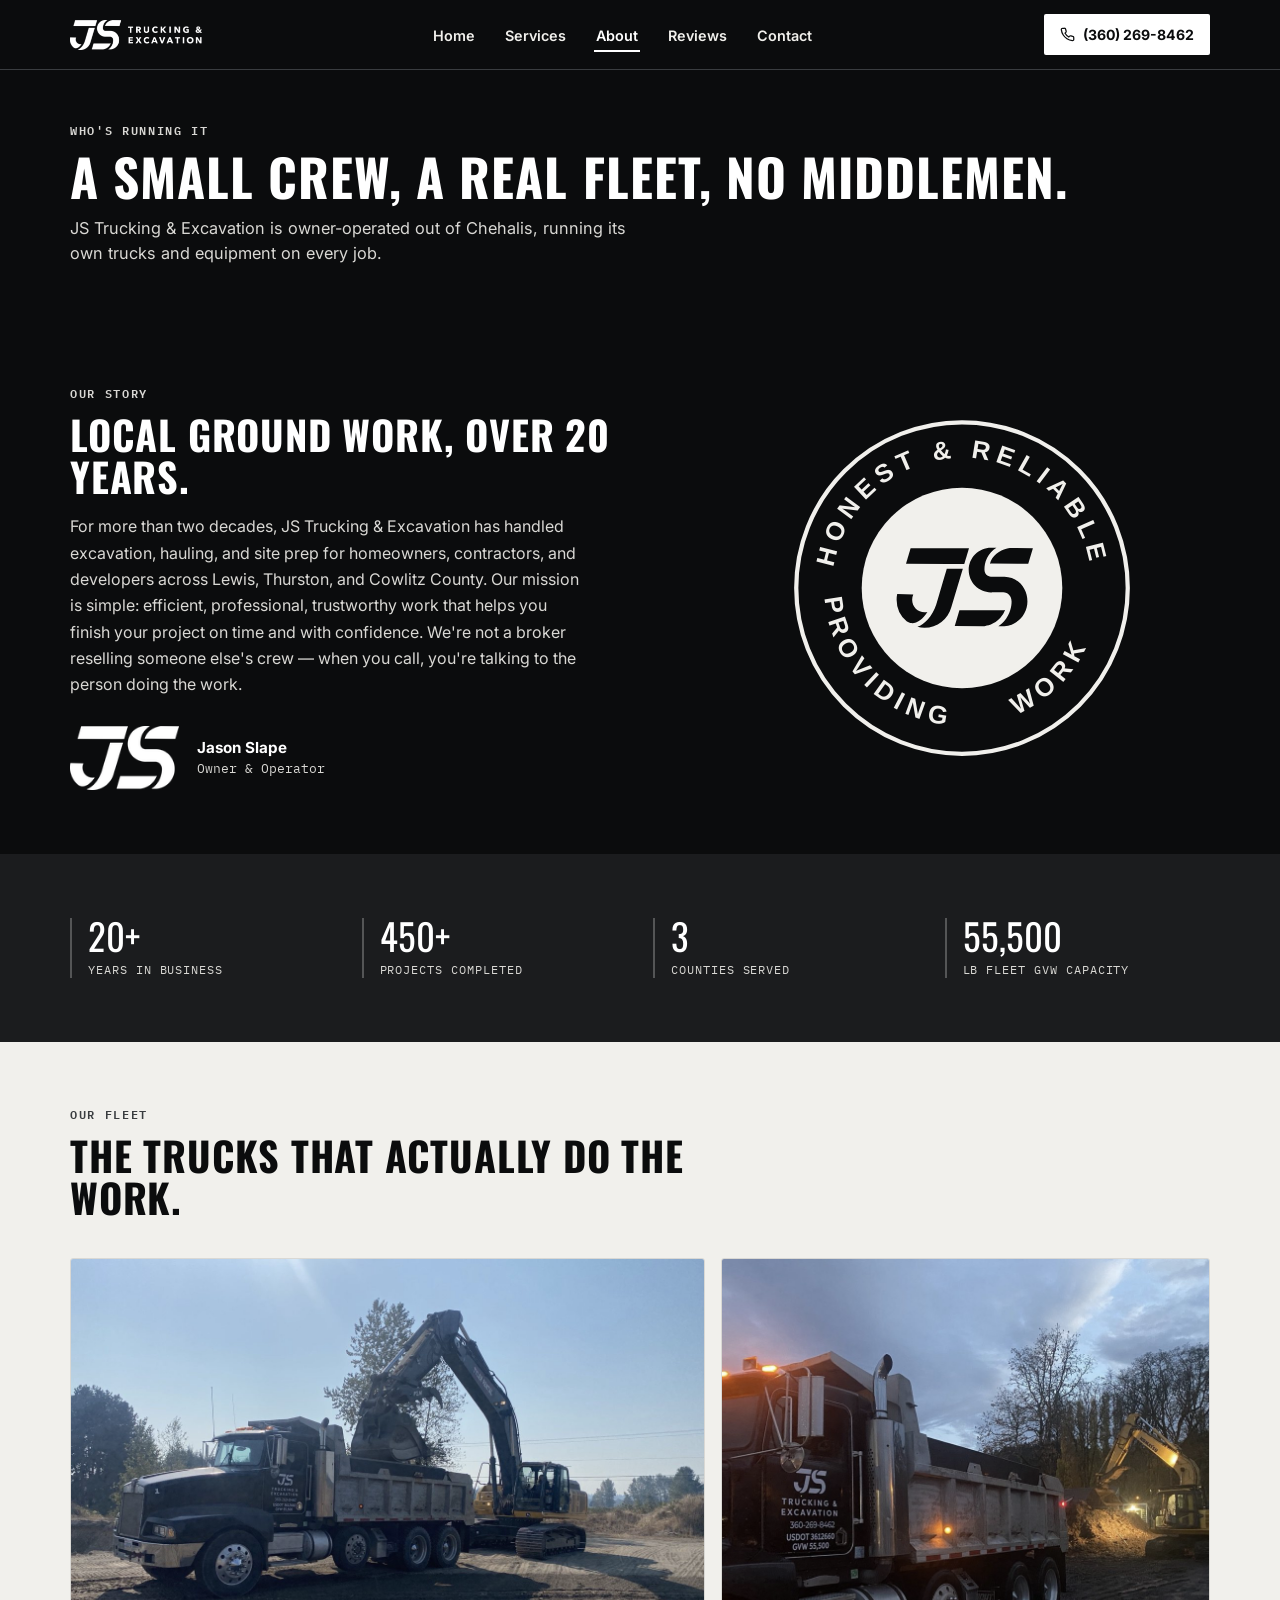
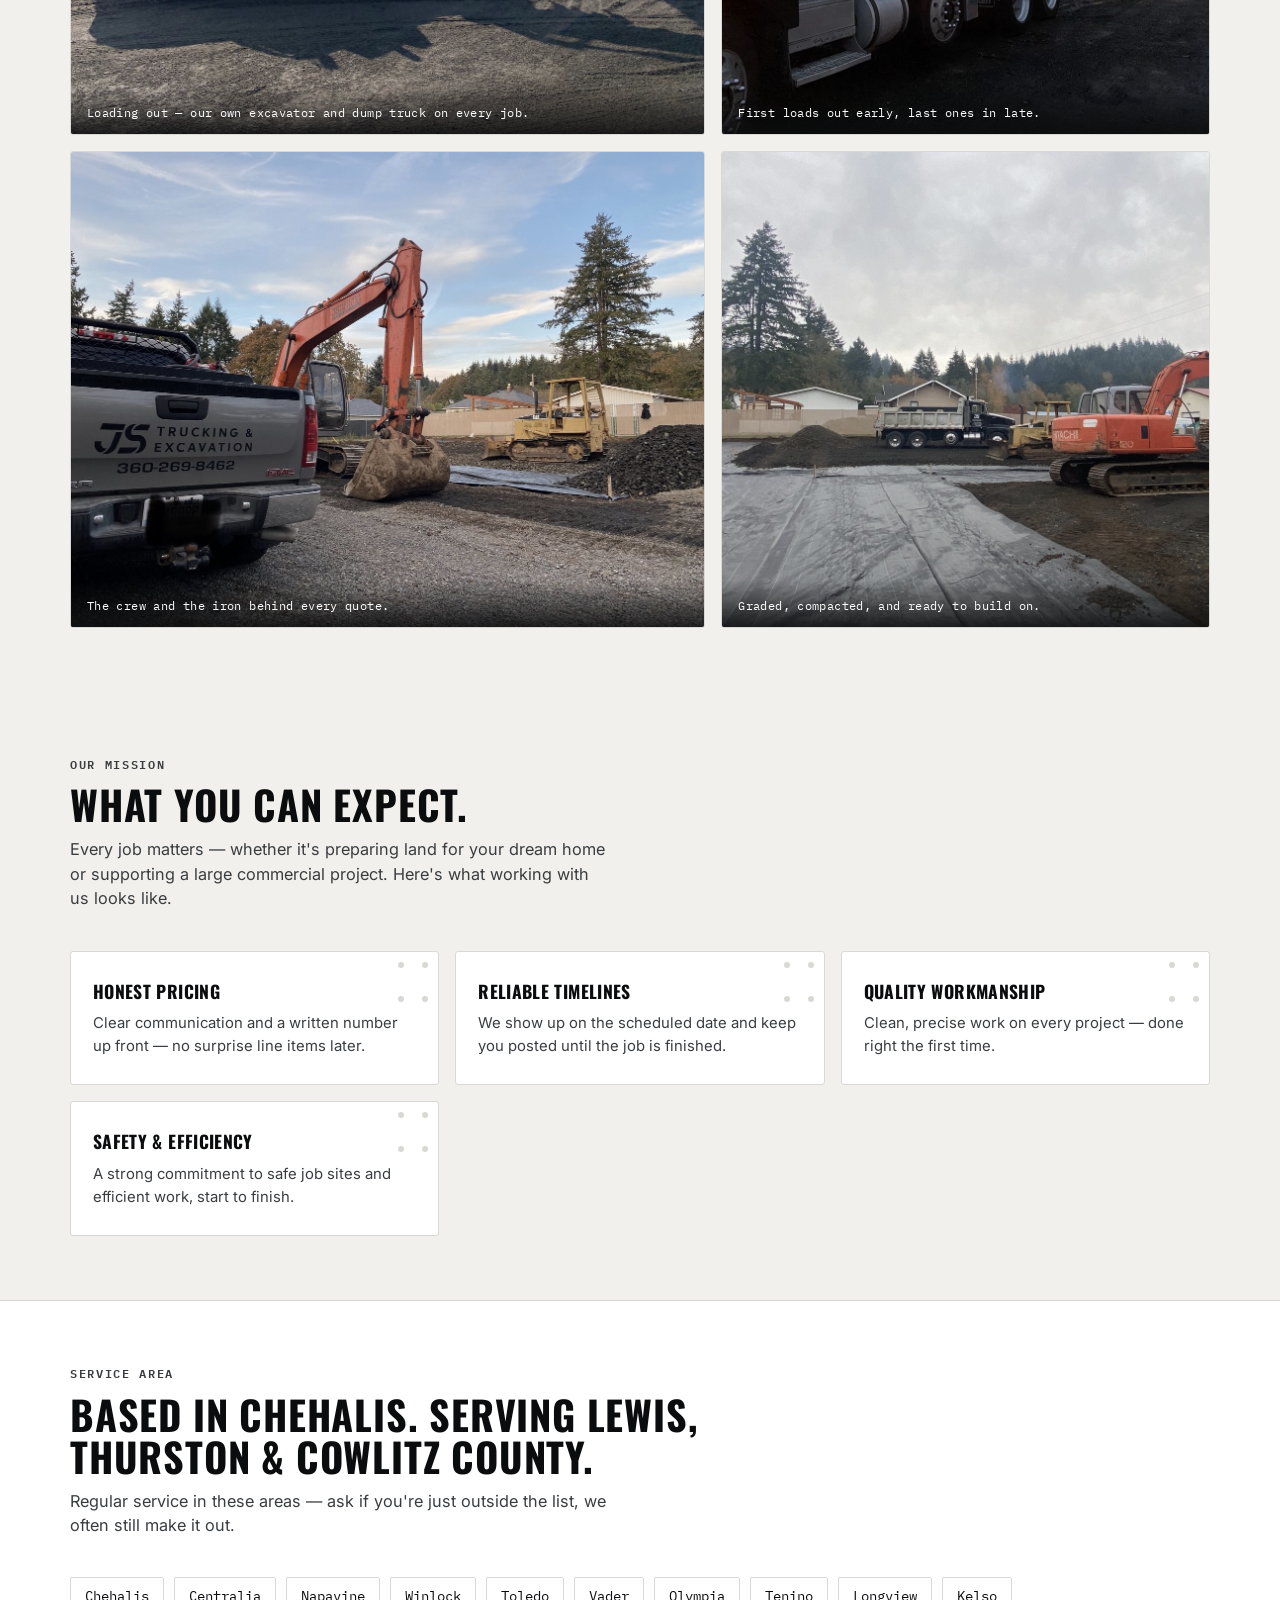
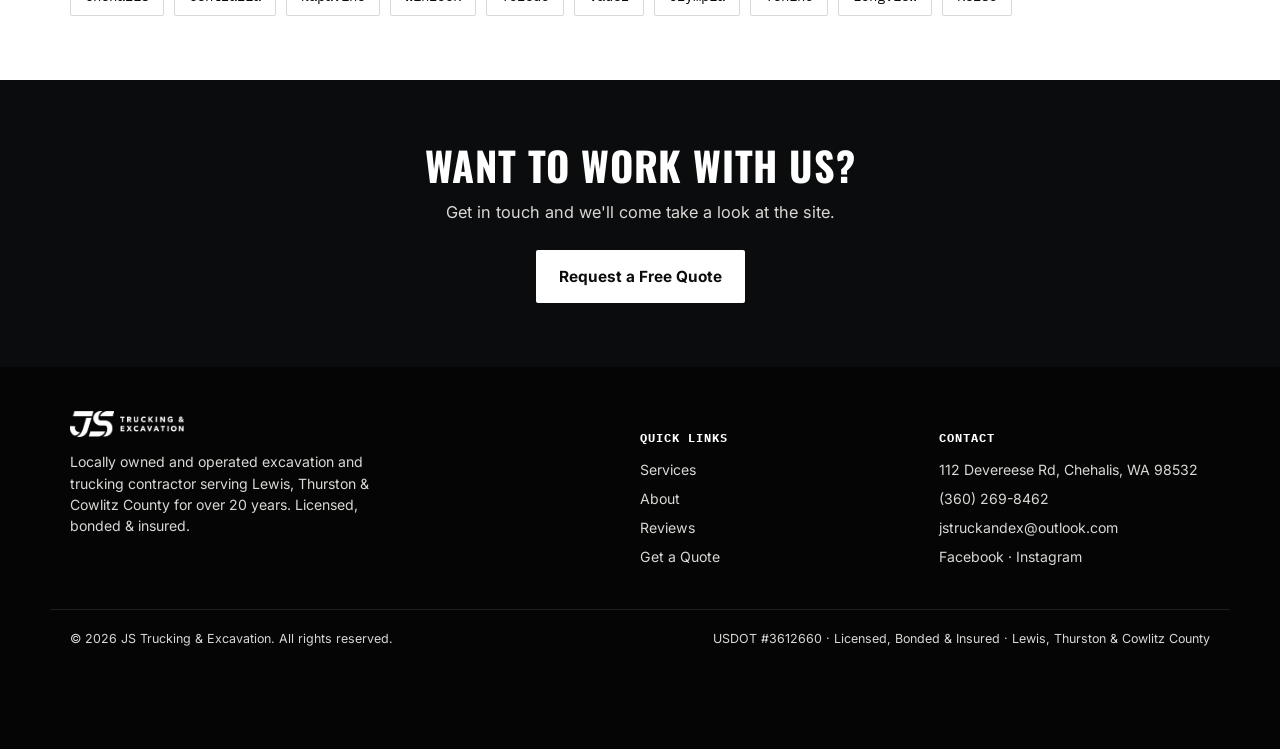
==== about.html @ 4a30684c "Merge business-copy updates with frontend design and assets Combines the copy corrections (real serv" ====
<!DOCTYPE html>
<html lang="en">
<head>
<meta charset="UTF-8">
<meta name="viewport" content="width=device-width, initial-scale=1.0">
<title>About | JS Trucking & Excavation</title>
<meta name="description" content="Locally owned excavation and trucking company in Chehalis, WA serving Lewis, Thurston & Cowlitz County. Meet the crew and see the fleet.">
<meta name="theme-color" content="#0B0C0D">
<link rel="canonical" href="https://www.jstruckex.com/about.html">
<meta property="og:type" content="website">
<meta property="og:title" content="About | JS Trucking & Excavation">
<meta property="og:description" content="Locally owned excavation and trucking company in Chehalis, WA serving Lewis, Thurston & Cowlitz County. Meet the crew and see the fleet.">
<meta property="og:url" content="https://www.jstruckex.com/about.html">
<meta property="og:image" content="https://www.jstruckex.com/assets/og-image.jpg">
<link rel="icon" type="image/png" href="assets/favicon.png">
<link rel="apple-touch-icon" href="assets/apple-touch-icon.png">
<link rel="stylesheet" href="styles.css">

<link rel="preconnect" href="https://fonts.googleapis.com">
<link rel="preconnect" href="https://fonts.gstatic.com" crossorigin>
<link href="https://fonts.googleapis.com/css2?family=Oswald:wght@500;600;700&family=Inter:wght@400;500;600;700&family=IBM+Plex+Mono:wght@500;600&display=swap" rel="stylesheet">
</head>
<body>
<a class="skip-link" href="#main">Skip to main content</a>

<header class="site">
  <div class="header-row">
    <a class="logo" href="index.html" aria-label="JS Trucking and Excavation home">
      <img src="assets/logo.png" alt="JS Trucking &amp; Excavation" width="527" height="120">
    </a>

    <nav class="primary" aria-label="Primary">
      <ul>
        <li><a href="index.html">Home</a></li>
        <li><a href="services.html">Services</a></li>
        <li><a href="about.html" class="active">About</a></li>
        <li><a href="reviews.html">Reviews</a></li>
        <li><a href="contact.html">Contact</a></li>
      </ul>
    </nav>

    <div style="display:flex; gap:10px; align-items:center;">
      <a class="call-btn" href="tel:13602698462">
        <svg viewBox="0 0 24 24" fill="none" stroke="currentColor" stroke-width="2" aria-hidden="true"><path d="M22 16.92v3a2 2 0 0 1-2.18 2 19.79 19.79 0 0 1-8.63-3.07 19.5 19.5 0 0 1-6-6 19.79 19.79 0 0 1-3.07-8.67A2 2 0 0 1 4.11 2h3a2 2 0 0 1 2 1.72c.127.96.362 1.903.7 2.81a2 2 0 0 1-.45 2.11L8.09 9.91a16 16 0 0 0 6 6l1.27-1.27a2 2 0 0 1 2.11-.45c.907.338 1.85.573 2.81.7A2 2 0 0 1 22 16.92z"/></svg>
        <span>(360) 269-8462</span>
      </a>
      <button class="menu-toggle" aria-expanded="false" aria-controls="mobile-menu" id="menuBtn">
        <svg width="20" height="20" viewBox="0 0 24 24" fill="none" stroke="currentColor" stroke-width="2" aria-hidden="true"><path d="M3 6h18M3 12h18M3 18h18"/></svg>
      </button>
    </div>
  </div>

  <div id="mobile-menu">
    <ul>
      <li><a href="index.html">Home</a></li>
        <li><a href="services.html">Services</a></li>
        <li><a href="about.html" class="active">About</a></li>
        <li><a href="reviews.html">Reviews</a></li>
        <li><a href="contact.html">Contact</a></li>
    </ul>
  </div>
</header>

<main id="main">

  <div class="page-banner">
    <div class="wrap">
      <span class="section-eyebrow">Who's Running It</span>
      <h1>A small crew, a real fleet, no middlemen.</h1>
      <p>JS Trucking &amp; Excavation is owner-operated out of Chehalis, running its own trucks and equipment on every job.</p>
    </div>
  </div>

  <section class="about-band">
    <div class="wrap about-grid">
      <div>
        <span class="section-eyebrow">Our Story</span>
        <h2 class="section-title">Local ground work, over 20 years.</h2>
        <p>For more than two decades, JS Trucking &amp; Excavation has handled excavation, hauling, and site prep for homeowners, contractors, and developers across Lewis, Thurston, and Cowlitz County. Our mission is simple: efficient, professional, trustworthy work that helps you finish your project on time and with confidence. We're not a broker reselling someone else's crew &mdash; when you call, you're talking to the person doing the work.</p>
        <div class="badge-row">
          <img src="assets/js-icon.png" alt="JS monogram" width="128" height="75">
          <div class="owner-line">
            <strong>Jason Slape</strong>
            Owner &amp; Operator
          </div>
        </div>
      </div>
      <div class="about-illustration">
        <img src="assets/honest-badge.svg" alt="JS Trucking &amp; Excavation seal: Providing Honest and Reliable Work" width="340" height="340" loading="lazy">
      </div>
    </div>
  </section>

  <section class="stats-band">
    <div class="wrap">
      <div class="stats-grid">
        <div class="stat"><span class="num">20+</span><span class="label">Years in Business</span></div>
        <div class="stat"><span class="num">450+</span><span class="label">Projects Completed</span></div>
        <div class="stat"><span class="num">3</span><span class="label">Counties Served</span></div>
        <div class="stat"><span class="num">55,500</span><span class="label">LB Fleet GVW Capacity</span></div>
      </div>
    </div>
  </section>

  <section>
    <div class="wrap">
      <div class="section-head">
        <span class="section-eyebrow">Our Fleet</span>
        <h2 class="section-title">The trucks that actually do the work.</h2>
      </div>
      <div class="gallery-grid">
        <div class="gallery-item">
          <img src="assets/photo-fleet-loading.jpg" alt="Excavator loading a JS Trucking dump truck on a job site" width="1280" height="960" loading="lazy">
          <div class="gallery-cap">Loading out &mdash; our own excavator and dump truck on every job.</div>
        </div>
        <div class="gallery-item">
          <img src="assets/photo-truck-dusk.jpg" alt="JS Trucking dump truck and excavator working at dusk" width="1280" height="960" loading="lazy">
          <div class="gallery-cap">First loads out early, last ones in late.</div>
        </div>
        <div class="gallery-item">
          <img src="assets/photo-crew-pickup.jpg" alt="JS Trucking &amp; Excavation pickup truck with excavator and dozer behind it" width="1280" height="959" loading="lazy">
          <div class="gallery-cap">The crew and the iron behind every quote.</div>
        </div>
        <div class="gallery-item">
          <img src="assets/photo-site-pad.jpg" alt="Freshly graded building pad with JS trucks and excavators on site" width="1280" height="960" loading="lazy">
          <div class="gallery-cap">Graded, compacted, and ready to build on.</div>
        </div>
      </div>
    </div>
  </section>

  <section style="background:var(--paper);">
    <div class="wrap">
      <div class="section-head">
        <span class="section-eyebrow">Our Mission</span>
        <h2 class="section-title">What you can expect.</h2>
        <p class="section-desc">Every job matters &mdash; whether it's preparing land for your dream home or supporting a large commercial project. Here's what working with us looks like.</p>
      </div>
      <div class="services-grid">
        <div class="plate">
          <h3>Honest Pricing</h3>
          <p>Clear communication and a written number up front &mdash; no surprise line items later.</p>
        </div>
        <div class="plate">
          <h3>Reliable Timelines</h3>
          <p>We show up on the scheduled date and keep you posted until the job is finished.</p>
        </div>
        <div class="plate">
          <h3>Quality Workmanship</h3>
          <p>Clean, precise work on every project &mdash; done right the first time.</p>
        </div>
        <div class="plate">
          <h3>Safety &amp; Efficiency</h3>
          <p>A strong commitment to safe job sites and efficient work, start to finish.</p>
        </div>
      </div>
    </div>
  </section>

  <section id="area" style="background:var(--white); border-top:1px solid var(--gray-light);">
    <div class="wrap">
      <div class="section-head">
        <span class="section-eyebrow">Service Area</span>
        <h2 class="section-title">Based in Chehalis. Serving Lewis, Thurston &amp; Cowlitz County.</h2>
        <p class="section-desc">Regular service in these areas &mdash; ask if you're just outside the list, we often still make it out.</p>
      </div>
      <div class="area-list">
        <span class="area-chip">Chehalis</span>
        <span class="area-chip">Centralia</span>
        <span class="area-chip">Napavine</span>
        <span class="area-chip">Winlock</span>
        <span class="area-chip">Toledo</span>
        <span class="area-chip">Vader</span>
        <span class="area-chip">Olympia</span>
        <span class="area-chip">Tenino</span>
        <span class="area-chip">Longview</span>
        <span class="area-chip">Kelso</span>
      </div>
    </div>
  </section>

  <section class="contact-band">
    <div class="wrap" style="text-align:center;">
      <h2 class="section-title" style="color:var(--white);">Want to work with us?</h2>
      <p class="section-desc" style="color:var(--gray-light); margin:14px auto 26px;">Get in touch and we'll come take a look at the site.</p>
      <a class="btn btn-primary" href="contact.html">Request a Free Quote</a>
    </div>
  </section>

</main>
<footer>
  <div class="wrap footer-grid">
    <div>
      <div class="foot-logo"><img src="assets/logo.png" alt="JS Trucking &amp; Excavation" width="527" height="120"></div>
      <p style="max-width:38ch; color:var(--gray-light);">Locally owned and operated excavation and trucking contractor serving Lewis, Thurston &amp; Cowlitz County for over 20 years. Licensed, bonded &amp; insured.</p>
    </div>
    <div>
      <h4>Quick Links</h4>
      <ul>
        <li><a href="services.html">Services</a></li>
        <li><a href="about.html">About</a></li>
        <li><a href="reviews.html">Reviews</a></li>
        <li><a href="contact.html">Get a Quote</a></li>
      </ul>
    </div>
    <div>
      <h4>Contact</h4>
      <ul>
        <li>112 Devereese Rd, Chehalis, WA 98532</li>
        <li><a href="tel:13602698462">(360) 269-8462</a></li>
        <li><a href="mailto:jstruckandex@outlook.com">jstruckandex@outlook.com</a></li>
        <li><a href="https://www.facebook.com/JSTruckingandexcavation" rel="noopener">Facebook</a> &middot; <a href="https://www.instagram.com/jstruckandex" rel="noopener">Instagram</a></li>
      </ul>
    </div>
  </div>
  <div class="footer-bottom">
    <span>&copy; <span id="year"></span> JS Trucking &amp; Excavation. All rights reserved.</span>
    <span>USDOT #3612660 &middot; Licensed, Bonded &amp; Insured &middot; Lewis, Thurston &amp; Cowlitz County</span>
  </div>
</footer>

<div class="mobile-call-bar">
  <a href="tel:13602698462">
    <svg viewBox="0 0 24 24" fill="none" stroke="currentColor" stroke-width="2" aria-hidden="true"><path d="M22 16.92v3a2 2 0 0 1-2.18 2 19.79 19.79 0 0 1-8.63-3.07 19.5 19.5 0 0 1-6-6 19.79 19.79 0 0 1-3.07-8.67A2 2 0 0 1 4.11 2h3a2 2 0 0 1 2 1.72c.127.96.362 1.903.7 2.81a2 2 0 0 1-.45 2.11L8.09 9.91a16 16 0 0 0 6 6l1.27-1.27a2 2 0 0 1 2.11-.45c.907.338 1.85.573 2.81.7A2 2 0 0 1 22 16.92z"/></svg>
    Call Now
  </a>
  <a href="contact.html" class="quote">Get a Quote</a>
</div>

<script src="script.js"></script>

</body>
</html>
---- styles.css ----
:root{
  --black:#0B0C0D;
  --charcoal:#1B1C1E;
  --steel:#3A3D40;
  --gray:#84878A;
  --gray-light:#D9D8D4;
  --paper:#F1F0EC;
  --white:#FFFFFF;

  --display: 'Oswald', 'Arial Narrow', sans-serif;
  --body: 'Inter', system-ui, sans-serif;
  --mono: 'IBM Plex Mono', ui-monospace, monospace;

  --max: 1180px;
}

*{box-sizing:border-box;}
html{scroll-behavior:smooth;}
@media (prefers-reduced-motion: reduce){
  html{scroll-behavior:auto;}
  *{animation-duration:0.001ms !important; animation-iteration-count:1 !important; transition-duration:0.001ms !important;}
}

body{
  margin:0;
  font-family:var(--body);
  color:var(--black);
  background:var(--paper);
  line-height:1.5;
}

h1,h2,h3{
  font-family:var(--display);
  text-transform:uppercase;
  letter-spacing:0.02em;
  margin:0;
  color:var(--black);
}

a{color:inherit;}
img{max-width:100%; height:auto; display:block;}
a,button,input,select,textarea{touch-action:manipulation;}
.wrap{max-width:var(--max); margin:0 auto; padding:0 20px;}

.skip-link{
  position:absolute; left:-999px; top:0; background:var(--black); color:white;
  padding:12px 18px; z-index:200; font-weight:600;
}
.skip-link:focus{left:12px; top:12px;}

/* Double ring so focus stays visible on both light and dark bands */
a:focus-visible, button:focus-visible, input:focus-visible, select:focus-visible, textarea:focus-visible{
  outline:3px solid var(--black); outline-offset:2px;
  box-shadow:0 0 0 2px var(--white);
}

/* ---------- Header ---------- */
header.site{
  position:sticky; top:0; z-index:100;
  background:var(--black);
  border-bottom:1px solid var(--steel);
}
.header-row{
  display:flex; align-items:center; justify-content:space-between;
  padding:14px 20px; max-width:var(--max); margin:0 auto; gap:16px;
}
.logo{display:flex; align-items:center; text-decoration:none;}
.logo img{height:30px; width:auto;}

nav.primary{display:none;}
nav.primary ul{list-style:none; display:flex; gap:26px; margin:0; padding:0;}
nav.primary a{
  color:var(--paper); text-decoration:none; font-weight:600; font-size:0.9rem;
  padding:6px 2px; border-bottom:2px solid transparent;
}
nav.primary a:hover{border-bottom-color:var(--white);}
nav.primary a.active{border-bottom-color:var(--white); color:var(--white);}

.call-btn{
  display:flex; align-items:center; gap:8px;
  background:var(--white); color:var(--black); text-decoration:none;
  font-weight:700; padding:10px 16px; border-radius:2px; font-size:0.88rem;
  white-space:nowrap;
}
.call-btn svg{width:15px; height:15px;}

.menu-toggle{
  display:inline-flex; background:none; border:1px solid var(--gray); color:var(--paper);
  padding:8px 10px; border-radius:2px; cursor:pointer;
}
@media (min-width:900px){
  nav.primary{display:block;}
  .menu-toggle{display:none;}
}

#mobile-menu{background:var(--charcoal); display:none; padding:14px 20px 20px;}
#mobile-menu.open{display:block;}
#mobile-menu ul{list-style:none; margin:0; padding:0; display:flex; flex-direction:column; gap:2px;}
#mobile-menu a{
  display:block; color:var(--paper); text-decoration:none; padding:12px 4px;
  border-bottom:1px solid rgba(255,255,255,0.1); font-weight:600;
}
#mobile-menu a.active{color:var(--white); font-weight:700;}

/* ---------- Page header banner (subpages) ---------- */
.page-banner{background:var(--black); color:var(--paper); padding:52px 0 40px;}
.page-banner .section-eyebrow{color:var(--gray-light);}
.page-banner h1{color:var(--white); font-size:clamp(2rem, 5vw, 3.2rem); line-height:1.02;}
.page-banner p{color:var(--gray-light); max-width:56ch; margin-top:14px; font-size:1.02rem;}

/* ---------- Hero (home only) ---------- */
.hero{position:relative; overflow:hidden; background:var(--black); color:var(--paper);}
.hero-truck{position:absolute; right:-5%; bottom:-12%; width:48%; max-width:620px; opacity:0.1; pointer-events:none;}
.hero-grid-lines{
  position:absolute; inset:0; opacity:0.5;
  background-image:linear-gradient(rgba(255,255,255,0.05) 1px, transparent 1px), linear-gradient(90deg, rgba(255,255,255,0.05) 1px, transparent 1px);
  background-size:44px 44px;
}
.hero-inner{position:relative; z-index:1; padding:72px 0 56px; width:100%;}
@media (max-width:800px){ .hero-truck{width:70%; opacity:0.07; right:-10%;} }
.eyebrow{
  font-family:var(--mono); font-size:0.76rem; letter-spacing:0.16em;
  color:var(--gray-light); text-transform:uppercase; font-weight:600;
  display:flex; align-items:center; gap:10px; margin-bottom:16px;
}
.eyebrow::before{content:""; width:26px; height:2px; background:var(--white); display:inline-block;}
h1.hero-title{font-size:clamp(2.3rem, 6.6vw, 4.2rem); line-height:0.98; color:var(--white); max-width:15ch;}
.hero-sub{font-size:1.06rem; color:var(--gray-light); max-width:46ch; margin:20px 0 30px; line-height:1.6;}
.hero-ctas{display:flex; flex-wrap:wrap; gap:14px; margin-bottom:36px;}
.btn{
  display:inline-flex; align-items:center; gap:10px;
  font-weight:700; text-decoration:none; padding:14px 22px; border-radius:2px; font-size:0.96rem;
  border:1px solid transparent; cursor:pointer;
  transition:background 0.2s ease, border-color 0.2s ease, color 0.2s ease;
}
.btn-primary{background:var(--white); color:var(--black);}
.btn-primary:hover{background:var(--gray-light);}
.btn-outline{border-color:var(--gray); color:var(--paper);}
.btn-outline:hover{border-color:var(--white); background:rgba(255,255,255,0.06);}
.btn-dark{background:var(--black); color:var(--white);}
.btn-dark:hover{background:var(--charcoal);}

.trust-bar{
  display:grid; grid-template-columns:repeat(2,1fr); gap:1px;
  background:rgba(255,255,255,0.14); border:1px solid rgba(255,255,255,0.14);
  max-width:640px;
}
.trust-item{background:rgba(11,12,13,0.7); padding:14px 16px;}
.trust-item .num{font-family:var(--mono); color:var(--white); font-weight:600; font-size:1.02rem; display:block;}
.trust-item .label{font-size:0.72rem; color:var(--gray-light); text-transform:uppercase; letter-spacing:0.06em;}
@media (min-width:640px){ .trust-bar{grid-template-columns:repeat(4,1fr);} }

/* ---------- Section shell ---------- */
section{padding:64px 0;}
.section-head{max-width:640px; margin-bottom:40px;}
.section-eyebrow{
  font-family:var(--mono); font-size:0.74rem; letter-spacing:0.14em; color:var(--steel);
  text-transform:uppercase; font-weight:600; margin-bottom:10px; display:block;
}
h2.section-title{font-size:clamp(1.7rem, 4vw, 2.5rem); line-height:1.05;}
.section-desc{color:var(--steel); margin-top:12px; font-size:1.02rem; max-width:54ch;}
.section-foot-link{margin-top:28px;}

/* ---------- Services ---------- */
.services-grid{display:grid; grid-template-columns:1fr; gap:16px;}
@media (min-width:640px){ .services-grid{grid-template-columns:1fr 1fr;} }
@media (min-width:980px){ .services-grid{grid-template-columns:repeat(3,1fr);} }

.plate{background:var(--white); border:1px solid var(--gray-light); border-radius:3px; padding:26px 22px; position:relative;}
.plate::before{
  content:""; position:absolute; top:10px; right:10px; width:6px; height:6px;
  border-radius:50%; background:var(--gray-light);
  box-shadow:-24px 0 0 var(--gray-light), 0 34px 0 var(--gray-light), -24px 34px 0 var(--gray-light);
}
.plate .icon{width:32px; height:32px; color:var(--black); margin-bottom:16px;}
.plate h3{font-size:1.1rem; margin-bottom:8px;}
.plate p{color:var(--steel); font-size:0.93rem; margin:0; line-height:1.55;}
.plate .plate-extra{margin-top:14px; padding-top:14px; border-top:1px dashed var(--gray-light); font-size:0.86rem; color:var(--steel);}

/* ---------- About / fleet dark band ---------- */
.about-band{background:var(--black); color:var(--paper);}
.about-grid{display:grid; grid-template-columns:1fr; gap:36px; align-items:center;}
@media (min-width:900px){ .about-grid{grid-template-columns:1.1fr 0.9fr;} }
.about-band .section-eyebrow{color:var(--gray-light);}
.about-band h2{color:var(--white);}
.about-band p{color:var(--gray-light); font-size:1rem; line-height:1.65; max-width:52ch;}
.about-illustration{display:flex; justify-content:center;}
.about-illustration img{max-width:100%; width:340px;}
.badge-row{display:flex; align-items:center; gap:18px; margin-top:28px; flex-wrap:wrap;}
.badge-row img{height:64px; width:auto;}
.badge-row .owner-line{font-family:var(--mono); font-size:0.82rem; color:var(--gray-light); line-height:1.5;}
.badge-row .owner-line strong{color:var(--white); display:block; font-size:0.95rem; font-family:var(--body); font-weight:700;}

/* ---------- Process ---------- */
.process-list{list-style:none; margin:0; padding:0; display:grid; grid-template-columns:1fr; gap:0; counter-reset:step;}
@media (min-width:800px){ .process-list{grid-template-columns:repeat(4,1fr);} }
.process-item{counter-increment:step; padding:22px 20px 22px 0; border-top:2px solid var(--black);}
.process-item::before{
  content:counter(step, decimal-leading-zero);
  font-family:var(--mono); font-weight:600; color:var(--steel);
  font-size:0.85rem; display:block; margin:14px 0 10px;
}
.process-item h3{font-size:1.02rem; margin-bottom:6px;}
.process-item p{color:var(--steel); font-size:0.9rem; margin:0;}

/* ---------- Stats ---------- */
.stats-band{background:var(--charcoal); color:var(--paper);}
.stats-grid{display:grid; grid-template-columns:repeat(2,1fr); gap:26px;}
@media (min-width:700px){ .stats-grid{grid-template-columns:repeat(4,1fr);} }
.stat{border-left:2px solid rgba(255,255,255,0.25); padding-left:16px;}
.stat .num{font-family:var(--display); font-size:2.3rem; display:block; color:var(--white); line-height:1;}
.stat .label{font-family:var(--mono); font-size:0.74rem; text-transform:uppercase; letter-spacing:0.08em; color:var(--gray-light); margin-top:6px; display:block;}

/* ---------- Fleet gallery ---------- */
.gallery-grid{display:grid; grid-template-columns:1fr; gap:16px;}
@media (min-width:800px){ .gallery-grid{grid-template-columns:1.3fr 1fr;} }
.gallery-item{position:relative; border-radius:3px; overflow:hidden; border:1px solid var(--gray-light);}
.gallery-item img{width:100%; height:100%; max-height:560px; object-fit:cover; display:block; filter:grayscale(20%);}
.gallery-cap{
  position:absolute; left:0; right:0; bottom:0;
  background:linear-gradient(0deg, rgba(11,12,13,0.85), rgba(11,12,13,0));
  color:var(--white); padding:16px 16px 12px; font-family:var(--mono); font-size:0.78rem; letter-spacing:0.03em;
}

/* ---------- Testimonials ---------- */
.testi-grid{display:grid; grid-template-columns:1fr; gap:18px;}
@media (min-width:800px){ .testi-grid{grid-template-columns:repeat(3,1fr);} }
.testi{background:var(--white); border:1px solid var(--gray-light); border-radius:3px; padding:24px;}
.stars{color:var(--black); letter-spacing:2px; font-size:0.95rem; margin-bottom:12px;}
.testi p{font-size:0.96rem; color:var(--black); margin:0 0 14px;}
.testi .who{font-family:var(--mono); font-size:0.8rem; color:var(--steel); text-transform:uppercase; letter-spacing:0.04em;}
.testi-note{grid-column:1/-1; font-size:0.82rem; color:var(--steel); border-top:1px dashed var(--gray-light); padding-top:14px; margin-top:6px;}

/* ---------- Service area ---------- */
.area-list{display:flex; flex-wrap:wrap; gap:10px; margin-top:10px;}
.area-chip{font-family:var(--mono); font-size:0.85rem; padding:8px 14px; background:var(--white); border:1px solid var(--gray-light); border-radius:2px; color:var(--black);}

/* ---------- Contact ---------- */
.contact-band{background:var(--black); color:var(--paper);}
.contact-grid{display:grid; grid-template-columns:1fr; gap:36px;}
@media (min-width:900px){ .contact-grid{grid-template-columns:1fr 1fr; align-items:start;} }
.contact-info h2{color:var(--white);}
.contact-info .section-desc{color:var(--gray-light);}
.contact-detail{margin-top:26px; display:flex; flex-direction:column; gap:16px;}
.contact-detail .row{display:flex; gap:12px; align-items:flex-start;}
.contact-detail svg{width:20px; height:20px; color:var(--white); flex-shrink:0; margin-top:2px;}
.contact-detail .row div{font-size:0.95rem; color:var(--paper);}
.contact-detail .row small{display:block; color:var(--gray-light); font-size:0.78rem; text-transform:uppercase; letter-spacing:0.05em; margin-bottom:2px; font-family:var(--mono);}

form.quote{background:var(--paper); color:var(--black); border-radius:4px; padding:26px;}
form.quote .field{margin-bottom:16px;}
form.quote label{
  display:block; font-family:var(--mono); font-size:0.76rem; text-transform:uppercase;
  letter-spacing:0.06em; margin-bottom:6px; font-weight:600; color:var(--steel);
}
form.quote input, form.quote select, form.quote textarea{
  width:100%; padding:12px 12px; border:1px solid var(--gray-light); border-radius:2px;
  font-family:var(--body); font-size:0.98rem; background:var(--white); color:var(--black);
}
form.quote textarea{resize:vertical; min-height:90px;}
form.quote .btn-primary{width:100%; justify-content:center; margin-top:6px;}
form.quote .btn-primary:disabled{opacity:0.55; cursor:default;}
.form-status{font-size:0.9rem; margin:12px 0 0;}
.form-status.error{color:#9C2B2B; font-weight:600;}
.form-note{font-size:0.78rem; color:var(--steel); margin-top:12px;}

/* ---------- Footer ---------- */
footer{background:#050505; color:var(--gray-light); padding:44px 0 100px; font-size:0.88rem;}
.footer-grid{display:grid; grid-template-columns:1fr; gap:28px;}
@media (min-width:800px){ .footer-grid{grid-template-columns:2fr 1fr 1fr;} }
footer h4{font-family:var(--mono); color:var(--white); text-transform:uppercase; font-size:0.78rem; letter-spacing:0.08em; margin-bottom:12px;}
footer .foot-logo img{height:26px; width:auto; margin-bottom:14px;}
footer ul{list-style:none; margin:0; padding:0;}
footer li{margin-bottom:8px;}
footer a{color:var(--gray-light); text-decoration:none;}
footer a:hover{color:var(--white);}
.footer-bottom{
  max-width:var(--max); margin:34px auto 0; padding:20px 20px 0; border-top:1px solid rgba(255,255,255,0.1);
  font-size:0.78rem; display:flex; flex-wrap:wrap; gap:10px; justify-content:space-between;
}

/* ---------- Sticky mobile call bar ---------- */
.mobile-call-bar{position:fixed; left:0; right:0; bottom:0; z-index:150; background:var(--black); border-top:1px solid var(--steel); display:flex;}
.mobile-call-bar a{
  flex:1; text-align:center; color:white; text-decoration:none; font-weight:700;
  padding:14px 10px; font-size:0.95rem; display:flex; align-items:center; justify-content:center; gap:8px;
}
.mobile-call-bar svg{width:18px; height:18px; flex-shrink:0;}
.mobile-call-bar a.quote{background:var(--white); color:var(--black);}
@media (min-width:900px){ .mobile-call-bar{display:none;} }
@media (max-width:899px){ footer{padding-bottom:110px;} }
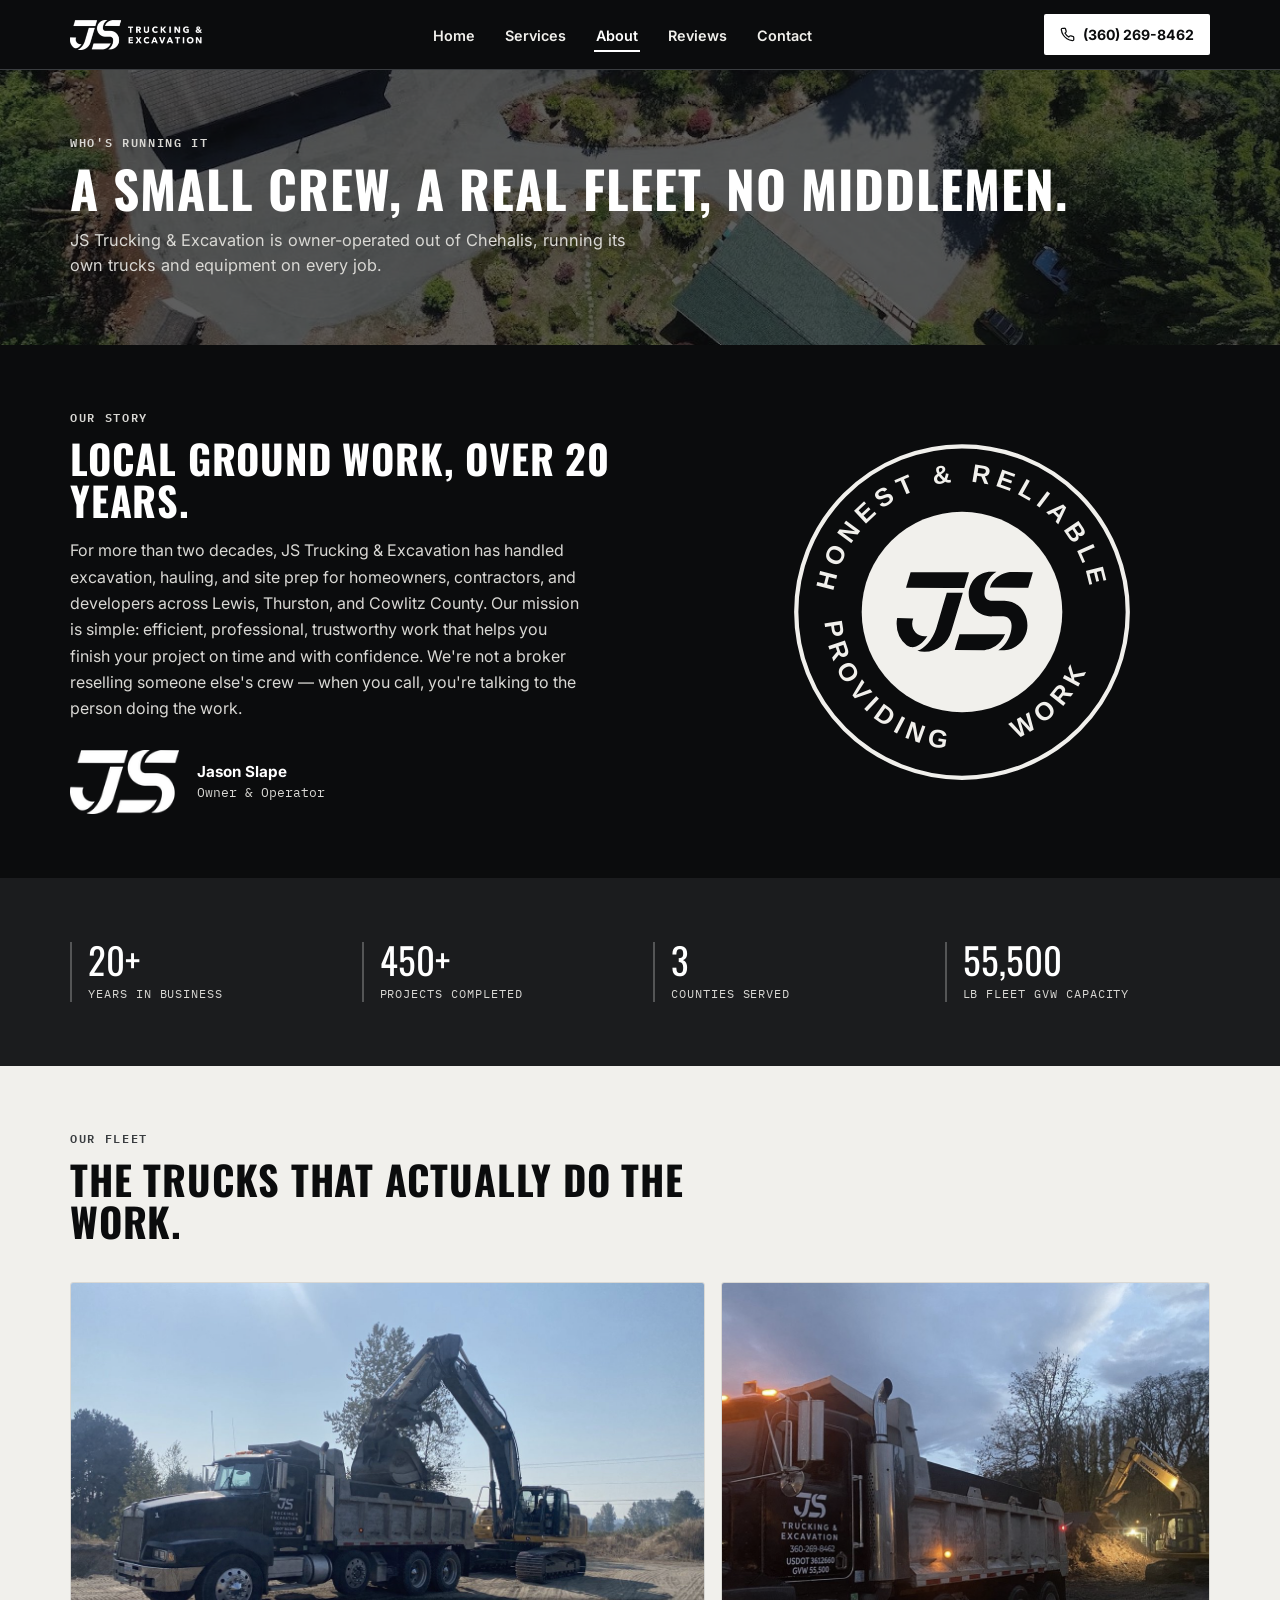
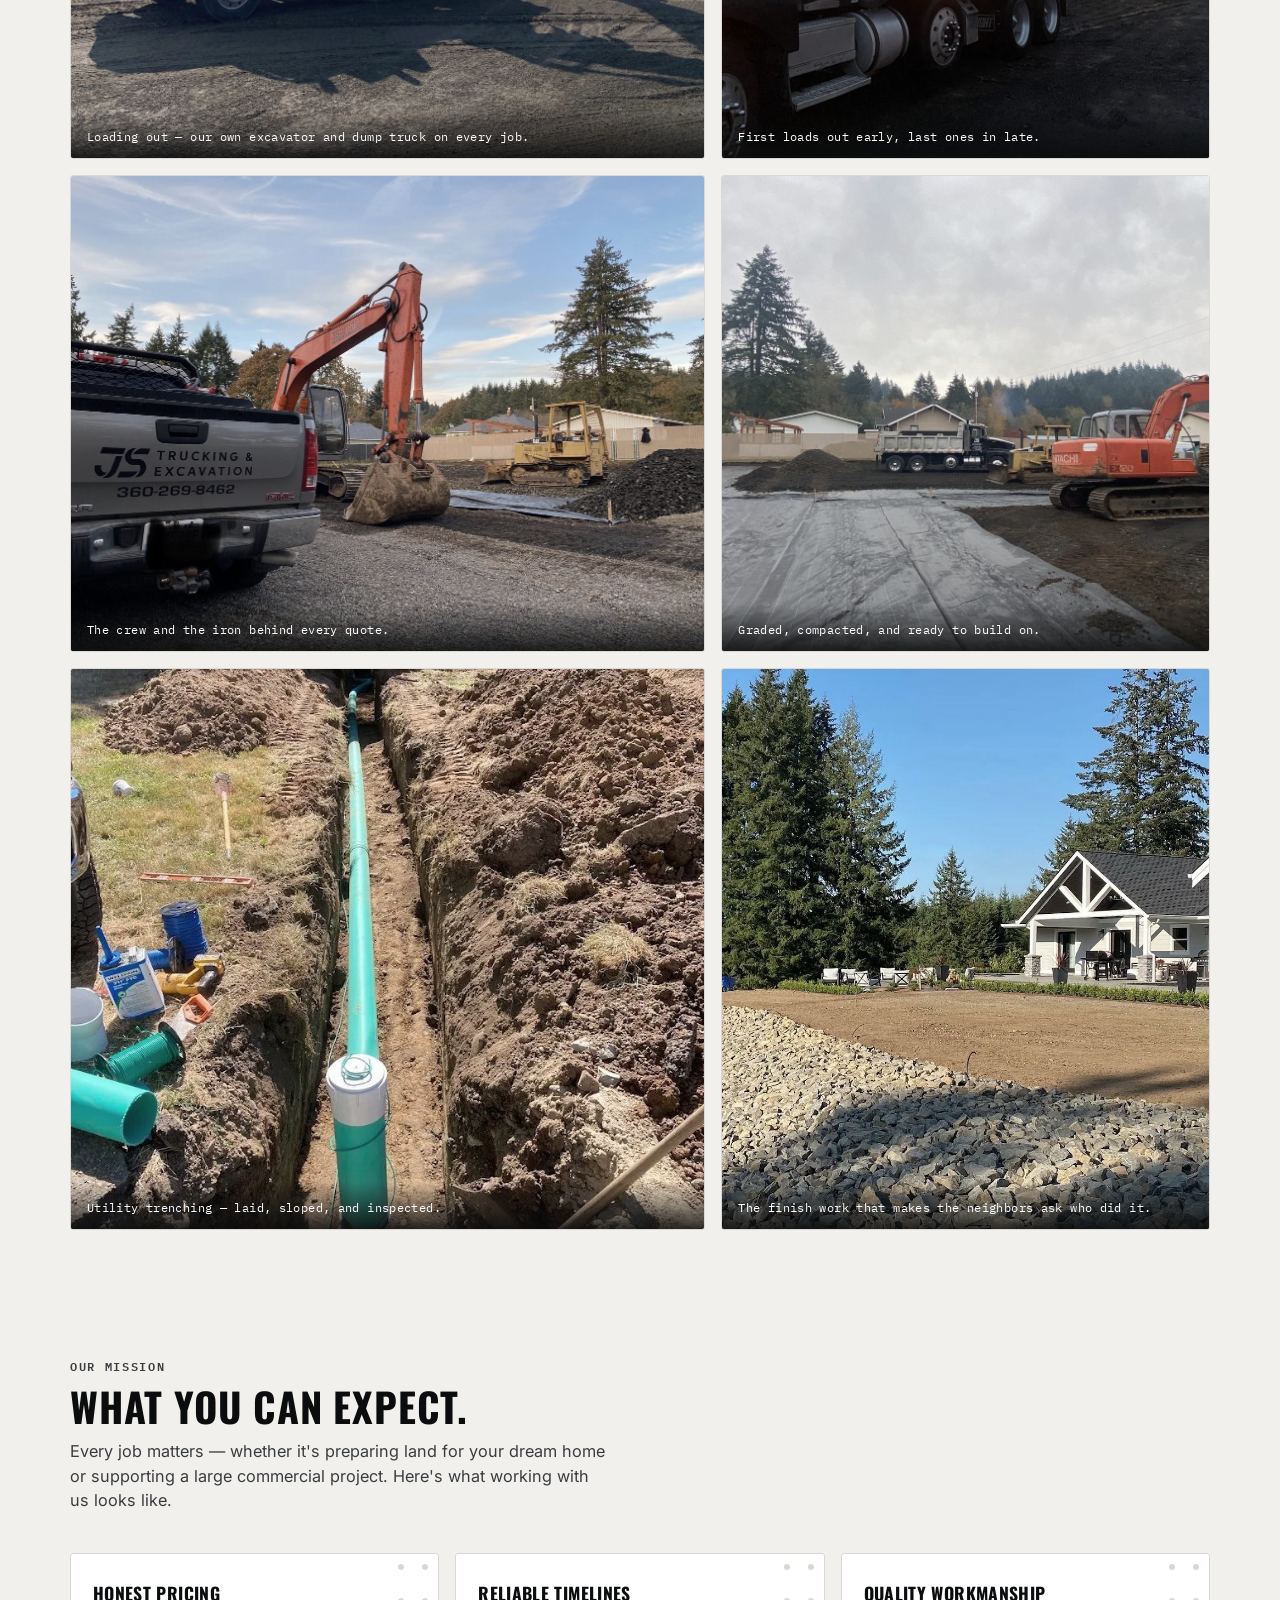
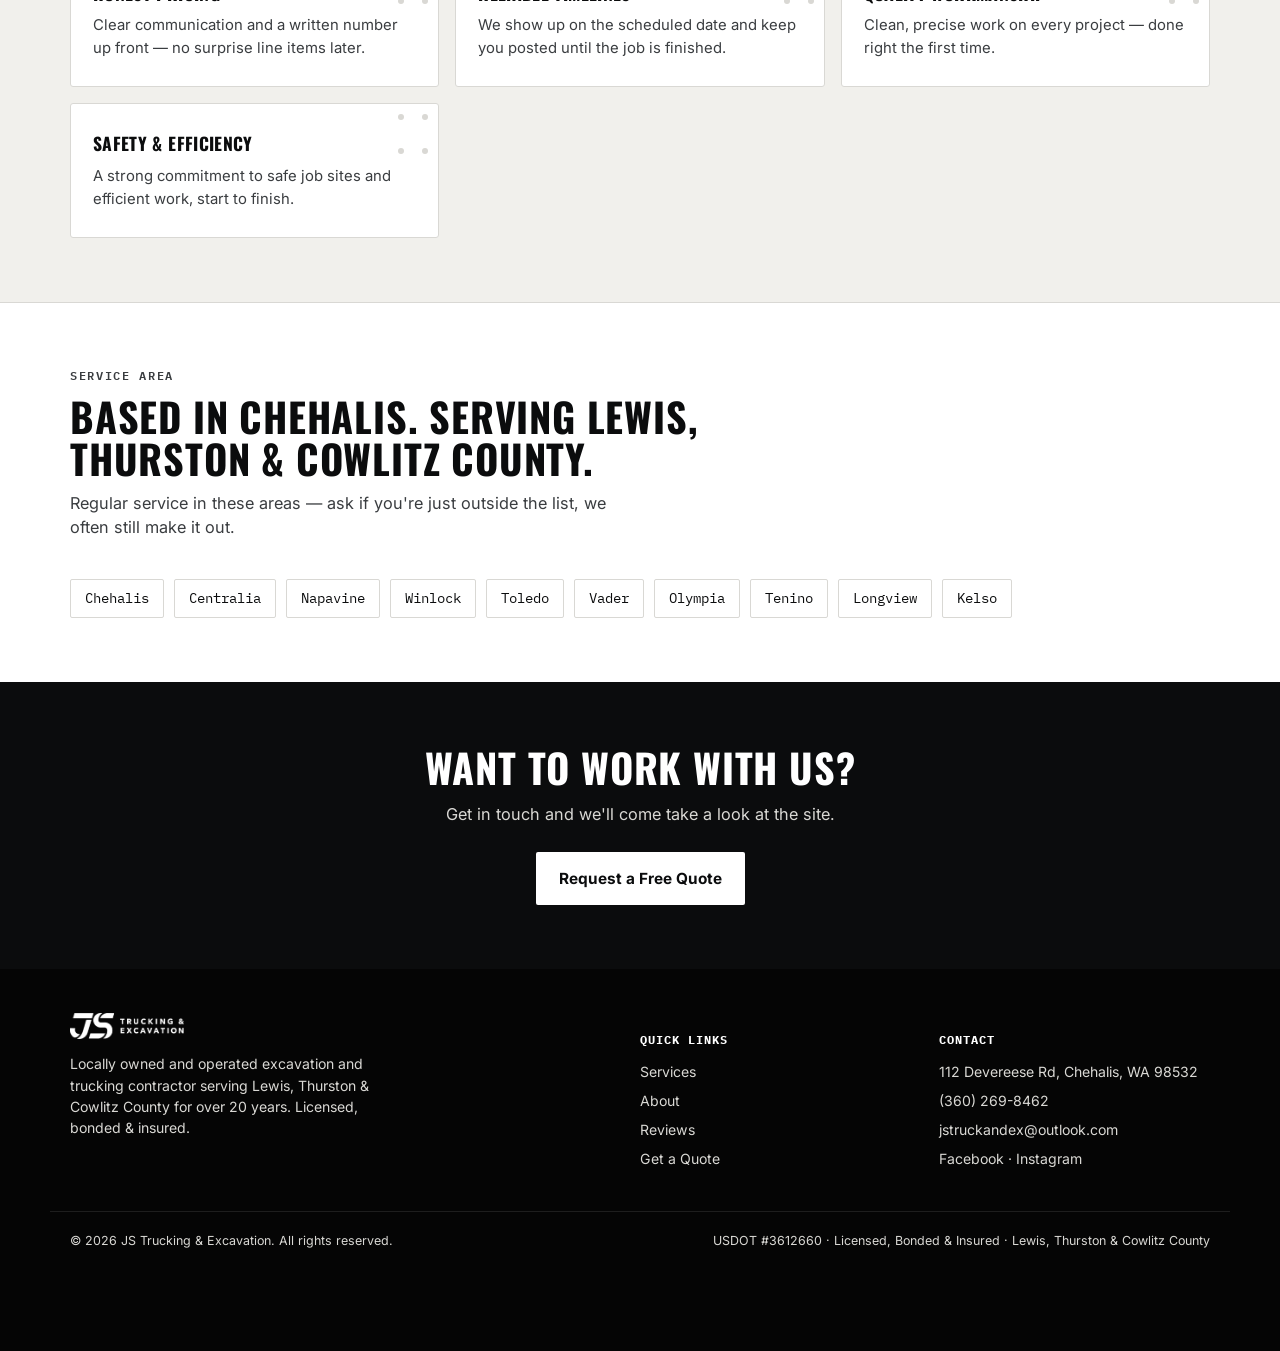
==== commit eecaa1ed: "Add real job photos and Google reviews across the site - Aerial drone shots now back the home hero a" ====
--- a/about.html
+++ b/about.html
@@ -64,6 +64,7 @@
 <main id="main">
 
   <div class="page-banner">
+    <img class="banner-bg" src="assets/aerial-paved-drive.jpg" alt="" aria-hidden="true" width="1360" height="765">
     <div class="wrap">
       <span class="section-eyebrow">Who's Running It</span>
       <h1>A small crew, a real fleet, no middlemen.</h1>
@@ -125,6 +126,14 @@
           <img src="assets/photo-site-pad.jpg" alt="Freshly graded building pad with JS trucks and excavators on site" width="1280" height="960" loading="lazy">
           <div class="gallery-cap">Graded, compacted, and ready to build on.</div>
         </div>
+        <div class="gallery-item">
+          <img src="assets/work-utility-trench.jpg" alt="Sewer line laid in an open utility trench with a mini excavator behind it" width="765" height="1020" loading="lazy">
+          <div class="gallery-cap">Utility trenching &mdash; laid, sloped, and inspected.</div>
+        </div>
+        <div class="gallery-item">
+          <img src="assets/work-finished-yard.jpg" alt="Finished yard with rock retaining slope and fresh graded pad beside a new home" width="1352" height="1020" loading="lazy">
+          <div class="gallery-cap">The finish work that makes the neighbors ask who did it.</div>
+        </div>
       </div>
     </div>
   </section>
--- a/styles.css
+++ b/styles.css
@@ -103,13 +103,16 @@
 #mobile-menu a.active{color:var(--white); font-weight:700;}
 
 /* ---------- Page header banner (subpages) ---------- */
-.page-banner{background:var(--black); color:var(--paper); padding:52px 0 40px;}
+.page-banner{background:var(--black); color:var(--paper); padding:64px 0 52px; position:relative; overflow:hidden;}
+.page-banner .banner-bg{position:absolute; inset:0; width:100%; height:100%; object-fit:cover; opacity:0.34; filter:saturate(0.85);}
+.page-banner .wrap{position:relative; z-index:1;}
 .page-banner .section-eyebrow{color:var(--gray-light);}
 .page-banner h1{color:var(--white); font-size:clamp(2rem, 5vw, 3.2rem); line-height:1.02;}
 .page-banner p{color:var(--gray-light); max-width:56ch; margin-top:14px; font-size:1.02rem;}
 
 /* ---------- Hero (home only) ---------- */
 .hero{position:relative; overflow:hidden; background:var(--black); color:var(--paper);}
+.hero-bg{position:absolute; inset:0; width:100%; height:100%; object-fit:cover; opacity:0.42; filter:saturate(0.85); pointer-events:none;}
 .hero-truck{position:absolute; right:-5%; bottom:-12%; width:48%; max-width:620px; opacity:0.1; pointer-events:none;}
 .hero-grid-lines{
   position:absolute; inset:0; opacity:0.5;
@@ -214,6 +217,9 @@
 /* ---------- Fleet gallery ---------- */
 .gallery-grid{display:grid; grid-template-columns:1fr; gap:16px;}
 @media (min-width:800px){ .gallery-grid{grid-template-columns:1.3fr 1fr;} }
+.gallery-grid.three{grid-template-columns:1fr;}
+@media (min-width:640px){ .gallery-grid.three{grid-template-columns:1fr 1fr;} }
+@media (min-width:980px){ .gallery-grid.three{grid-template-columns:repeat(3,1fr);} }
 .gallery-item{position:relative; border-radius:3px; overflow:hidden; border:1px solid var(--gray-light);}
 .gallery-item img{width:100%; height:100%; max-height:560px; object-fit:cover; display:block; filter:grayscale(20%);}
 .gallery-cap{
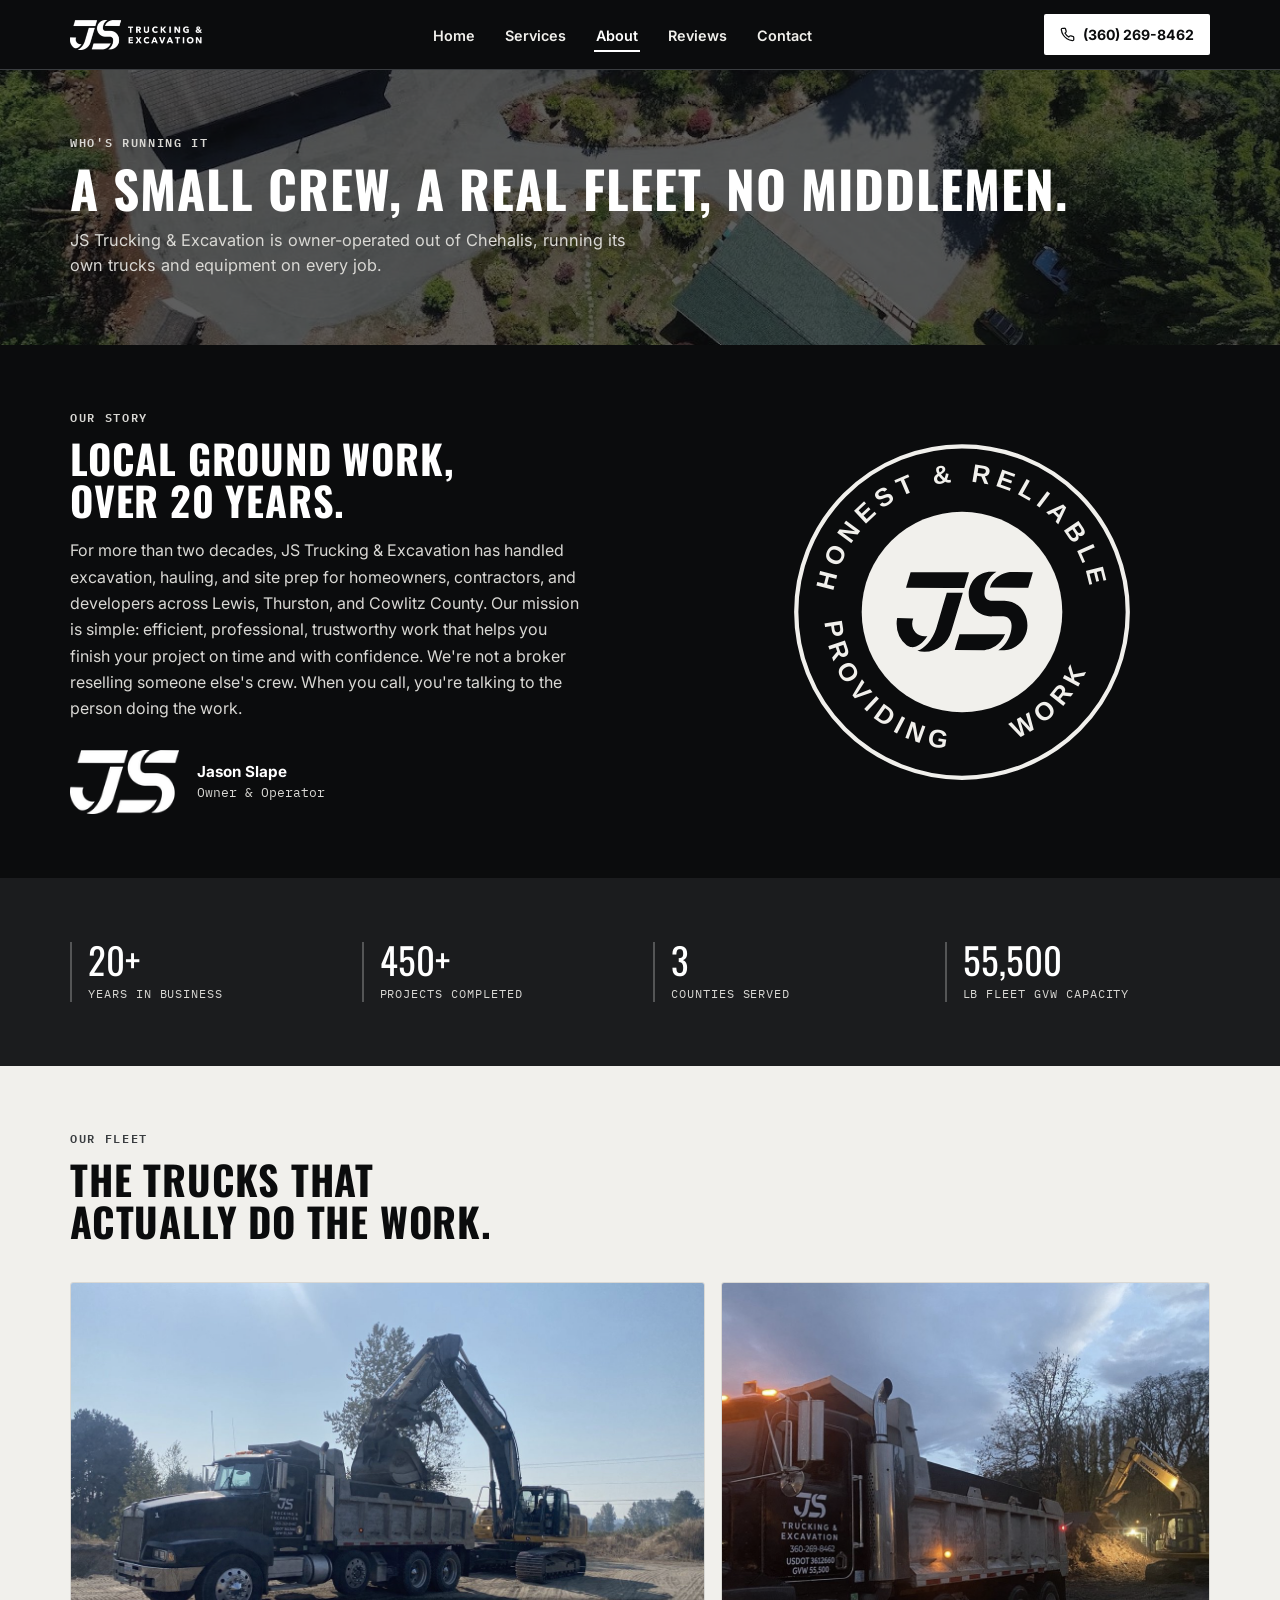
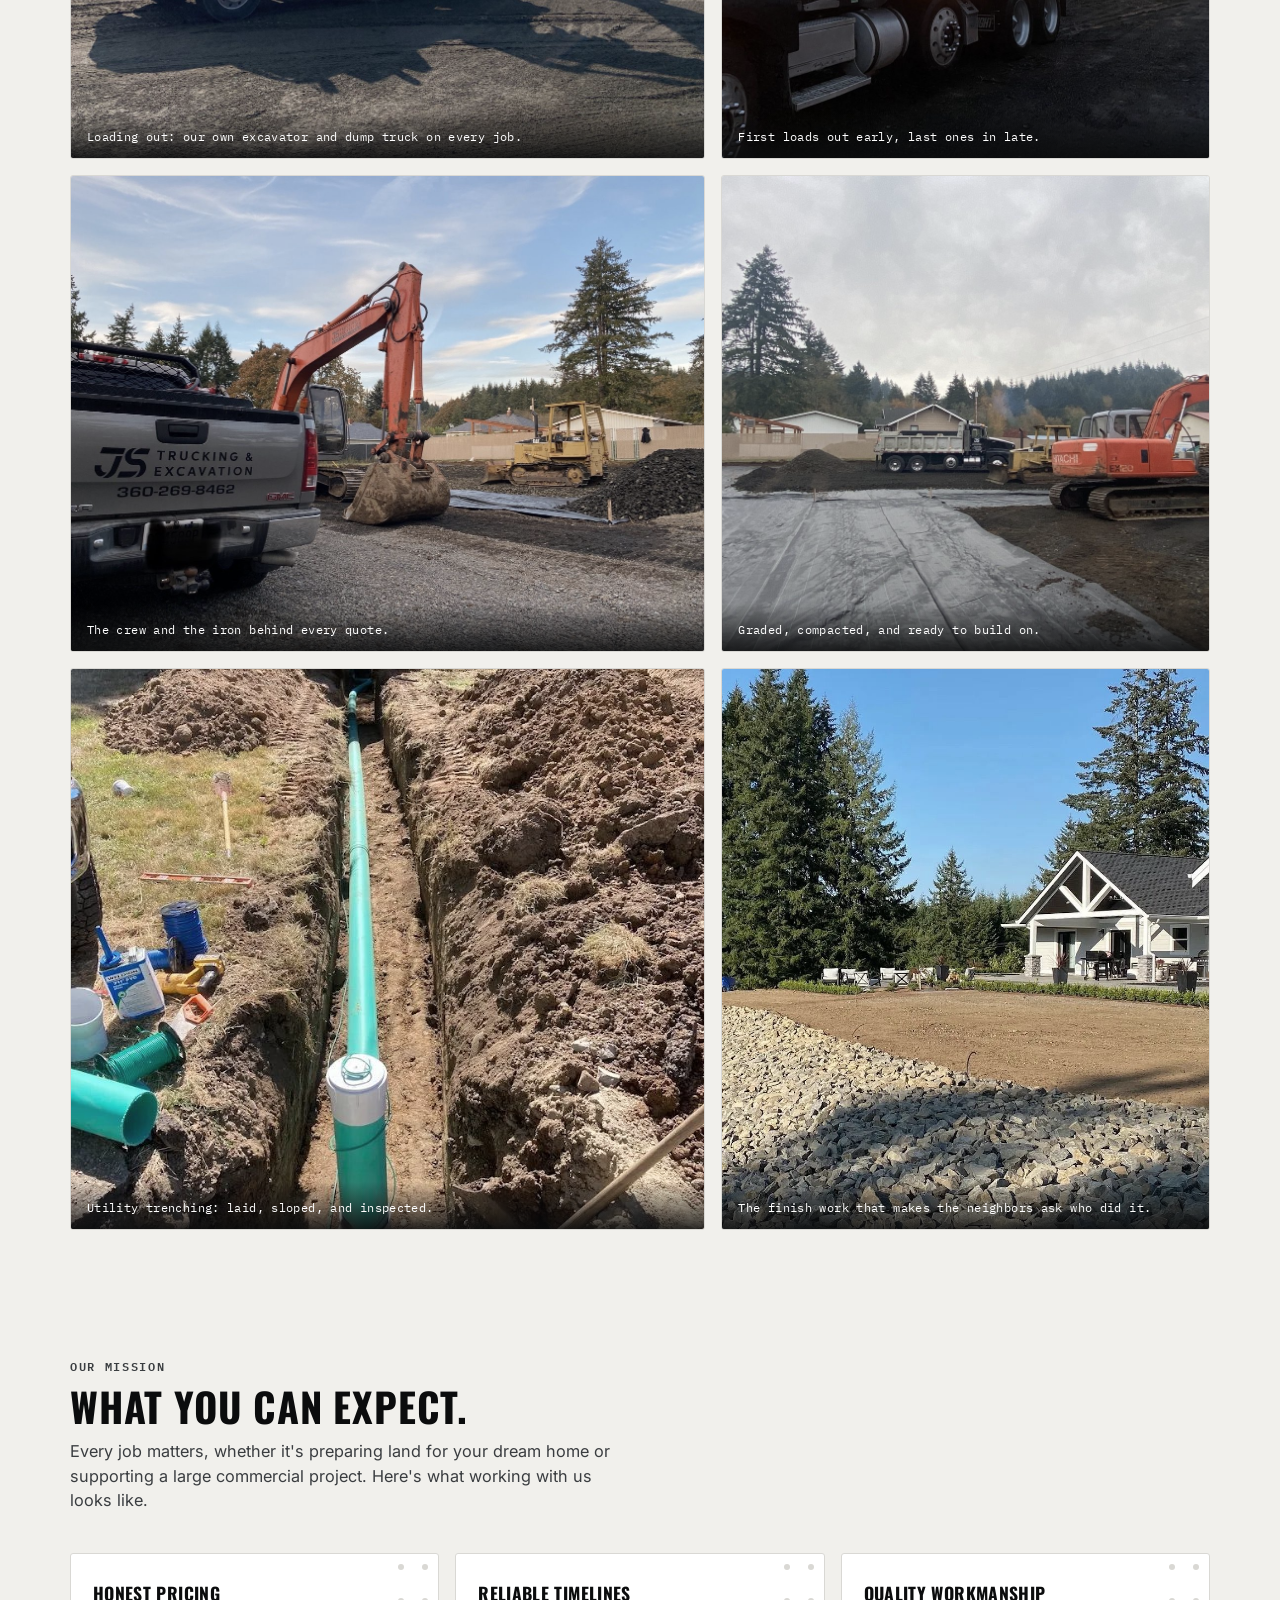
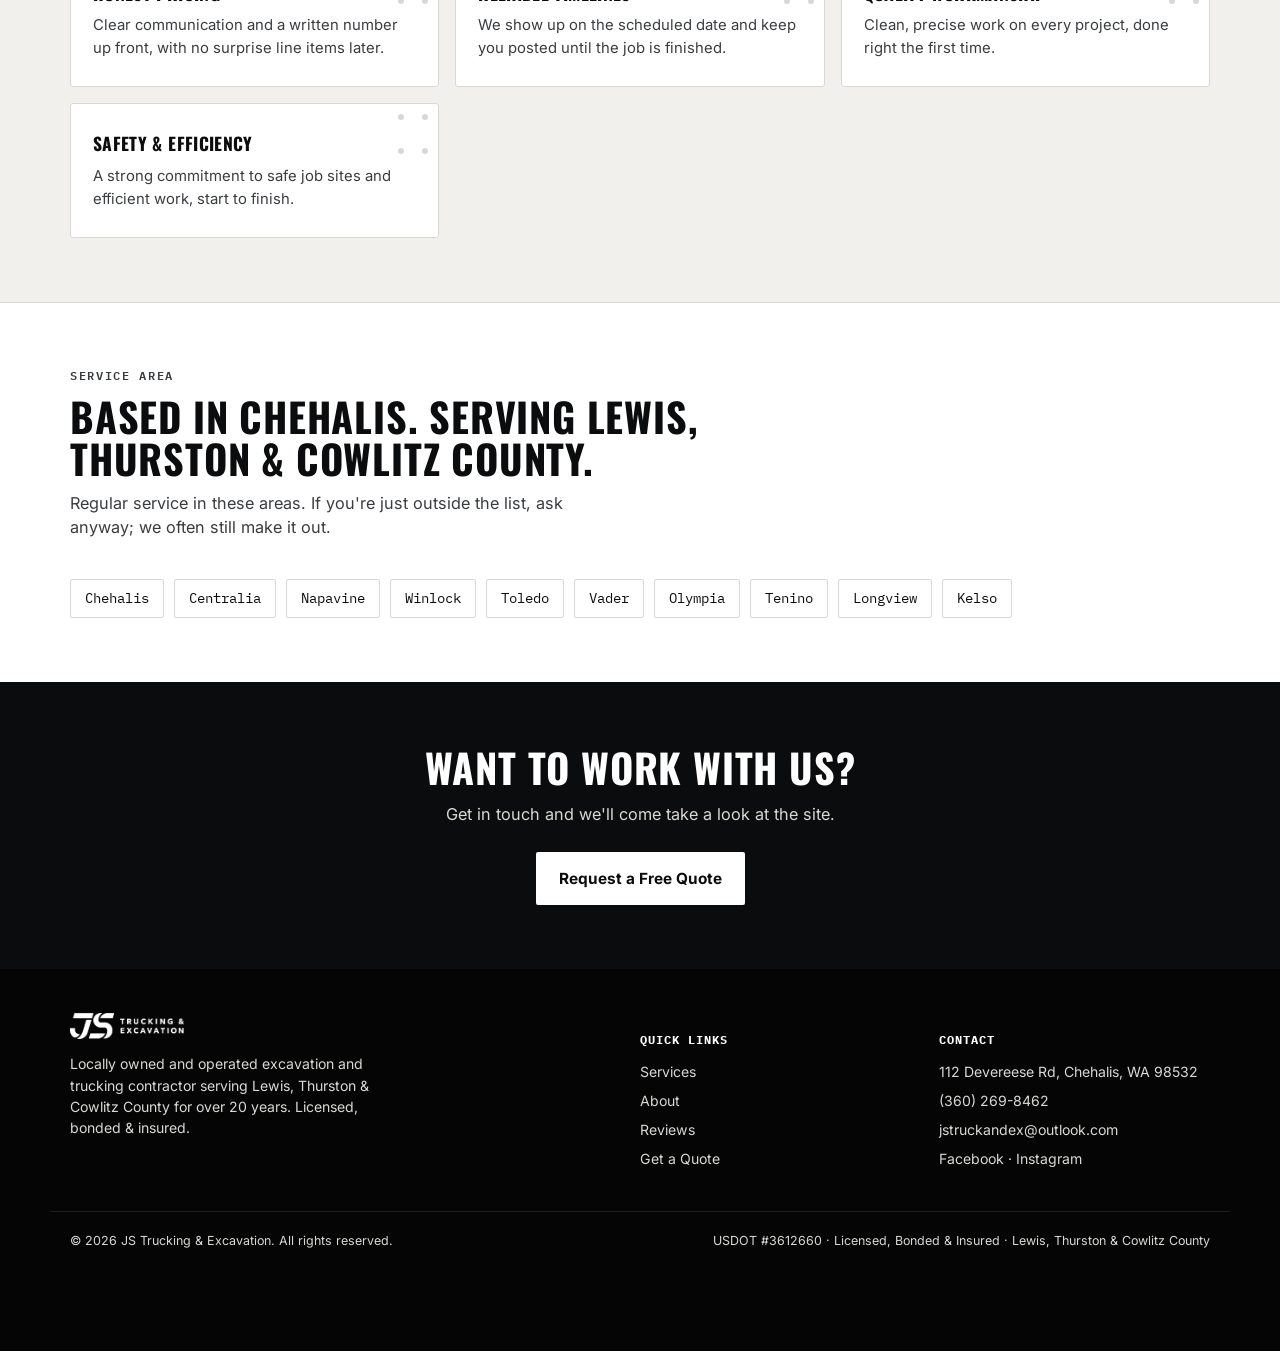
==== commit 43c6909b: "Remove em dashes from copy and prevent typographic widows Em-dash constructions rewritten with perio" ====
--- a/about.html
+++ b/about.html
@@ -77,7 +77,7 @@
       <div>
         <span class="section-eyebrow">Our Story</span>
         <h2 class="section-title">Local ground work, over 20 years.</h2>
-        <p>For more than two decades, JS Trucking &amp; Excavation has handled excavation, hauling, and site prep for homeowners, contractors, and developers across Lewis, Thurston, and Cowlitz County. Our mission is simple: efficient, professional, trustworthy work that helps you finish your project on time and with confidence. We're not a broker reselling someone else's crew &mdash; when you call, you're talking to the person doing the work.</p>
+        <p>For more than two decades, JS Trucking &amp; Excavation has handled excavation, hauling, and site prep for homeowners, contractors, and developers across Lewis, Thurston, and Cowlitz County. Our mission is simple: efficient, professional, trustworthy work that helps you finish your project on time and with confidence. We're not a broker reselling someone else's crew. When you call, you're talking to the person doing the work.</p>
         <div class="badge-row">
           <img src="assets/js-icon.png" alt="JS monogram" width="128" height="75">
           <div class="owner-line">
@@ -112,7 +112,7 @@
       <div class="gallery-grid">
         <div class="gallery-item">
           <img src="assets/photo-fleet-loading.jpg" alt="Excavator loading a JS Trucking dump truck on a job site" width="1280" height="960" loading="lazy">
-          <div class="gallery-cap">Loading out &mdash; our own excavator and dump truck on every job.</div>
+          <div class="gallery-cap">Loading out: our own excavator and dump truck on every job.</div>
         </div>
         <div class="gallery-item">
           <img src="assets/photo-truck-dusk.jpg" alt="JS Trucking dump truck and excavator working at dusk" width="1280" height="960" loading="lazy">
@@ -128,7 +128,7 @@
         </div>
         <div class="gallery-item">
           <img src="assets/work-utility-trench.jpg" alt="Sewer line laid in an open utility trench with a mini excavator behind it" width="765" height="1020" loading="lazy">
-          <div class="gallery-cap">Utility trenching &mdash; laid, sloped, and inspected.</div>
+          <div class="gallery-cap">Utility trenching: laid, sloped, and inspected.</div>
         </div>
         <div class="gallery-item">
           <img src="assets/work-finished-yard.jpg" alt="Finished yard with rock retaining slope and fresh graded pad beside a new home" width="1352" height="1020" loading="lazy">
@@ -143,12 +143,12 @@
       <div class="section-head">
         <span class="section-eyebrow">Our Mission</span>
         <h2 class="section-title">What you can expect.</h2>
-        <p class="section-desc">Every job matters &mdash; whether it's preparing land for your dream home or supporting a large commercial project. Here's what working with us looks like.</p>
+        <p class="section-desc">Every job matters, whether it's preparing land for your dream home or supporting a large commercial project. Here's what working with us looks like.</p>
       </div>
       <div class="services-grid">
         <div class="plate">
           <h3>Honest Pricing</h3>
-          <p>Clear communication and a written number up front &mdash; no surprise line items later.</p>
+          <p>Clear communication and a written number up front, with no surprise line items later.</p>
         </div>
         <div class="plate">
           <h3>Reliable Timelines</h3>
@@ -156,7 +156,7 @@
         </div>
         <div class="plate">
           <h3>Quality Workmanship</h3>
-          <p>Clean, precise work on every project &mdash; done right the first time.</p>
+          <p>Clean, precise work on every project, done right the first time.</p>
         </div>
         <div class="plate">
           <h3>Safety &amp; Efficiency</h3>
@@ -171,7 +171,7 @@
       <div class="section-head">
         <span class="section-eyebrow">Service Area</span>
         <h2 class="section-title">Based in Chehalis. Serving Lewis, Thurston &amp; Cowlitz County.</h2>
-        <p class="section-desc">Regular service in these areas &mdash; ask if you're just outside the list, we often still make it out.</p>
+        <p class="section-desc">Regular service in these areas. If you're just outside the list, ask anyway; we often still make it out.</p>
       </div>
       <div class="area-list">
         <span class="area-chip">Chehalis</span>
--- a/styles.css
+++ b/styles.css
@@ -35,7 +35,10 @@
   letter-spacing:0.02em;
   margin:0;
   color:var(--black);
-}
+  text-wrap:balance;
+}
+
+p, .section-desc, .gallery-cap, .plate-extra, .hero-sub, li{text-wrap:pretty;}
 
 a{color:inherit;}
 img{max-width:100%; height:auto; display:block;}
@@ -114,9 +117,11 @@
 .hero{position:relative; overflow:hidden; background:var(--black); color:var(--paper);}
 .hero-bg{position:absolute; inset:0; width:100%; height:100%; object-fit:cover; opacity:0.42; filter:saturate(0.85); pointer-events:none;}
 .hero-truck{position:absolute; right:-5%; bottom:-12%; width:48%; max-width:620px; opacity:0.1; pointer-events:none;}
+.hero-mark{position:absolute; right:-4%; bottom:-10%; width:42%; max-width:560px; opacity:0.16; pointer-events:none;}
+@media (max-width:800px){ .hero-mark{width:64%; opacity:0.12; right:-8%;} }
 .hero-grid-lines{
-  position:absolute; inset:0; opacity:0.5;
-  background-image:linear-gradient(rgba(255,255,255,0.05) 1px, transparent 1px), linear-gradient(90deg, rgba(255,255,255,0.05) 1px, transparent 1px);
+  position:absolute; inset:0; opacity:0.55;
+  background-image:linear-gradient(rgba(255,255,255,0.09) 1px, transparent 1px), linear-gradient(90deg, rgba(255,255,255,0.09) 1px, transparent 1px);
   background-size:44px 44px;
 }
 .hero-inner{position:relative; z-index:1; padding:72px 0 56px; width:100%;}
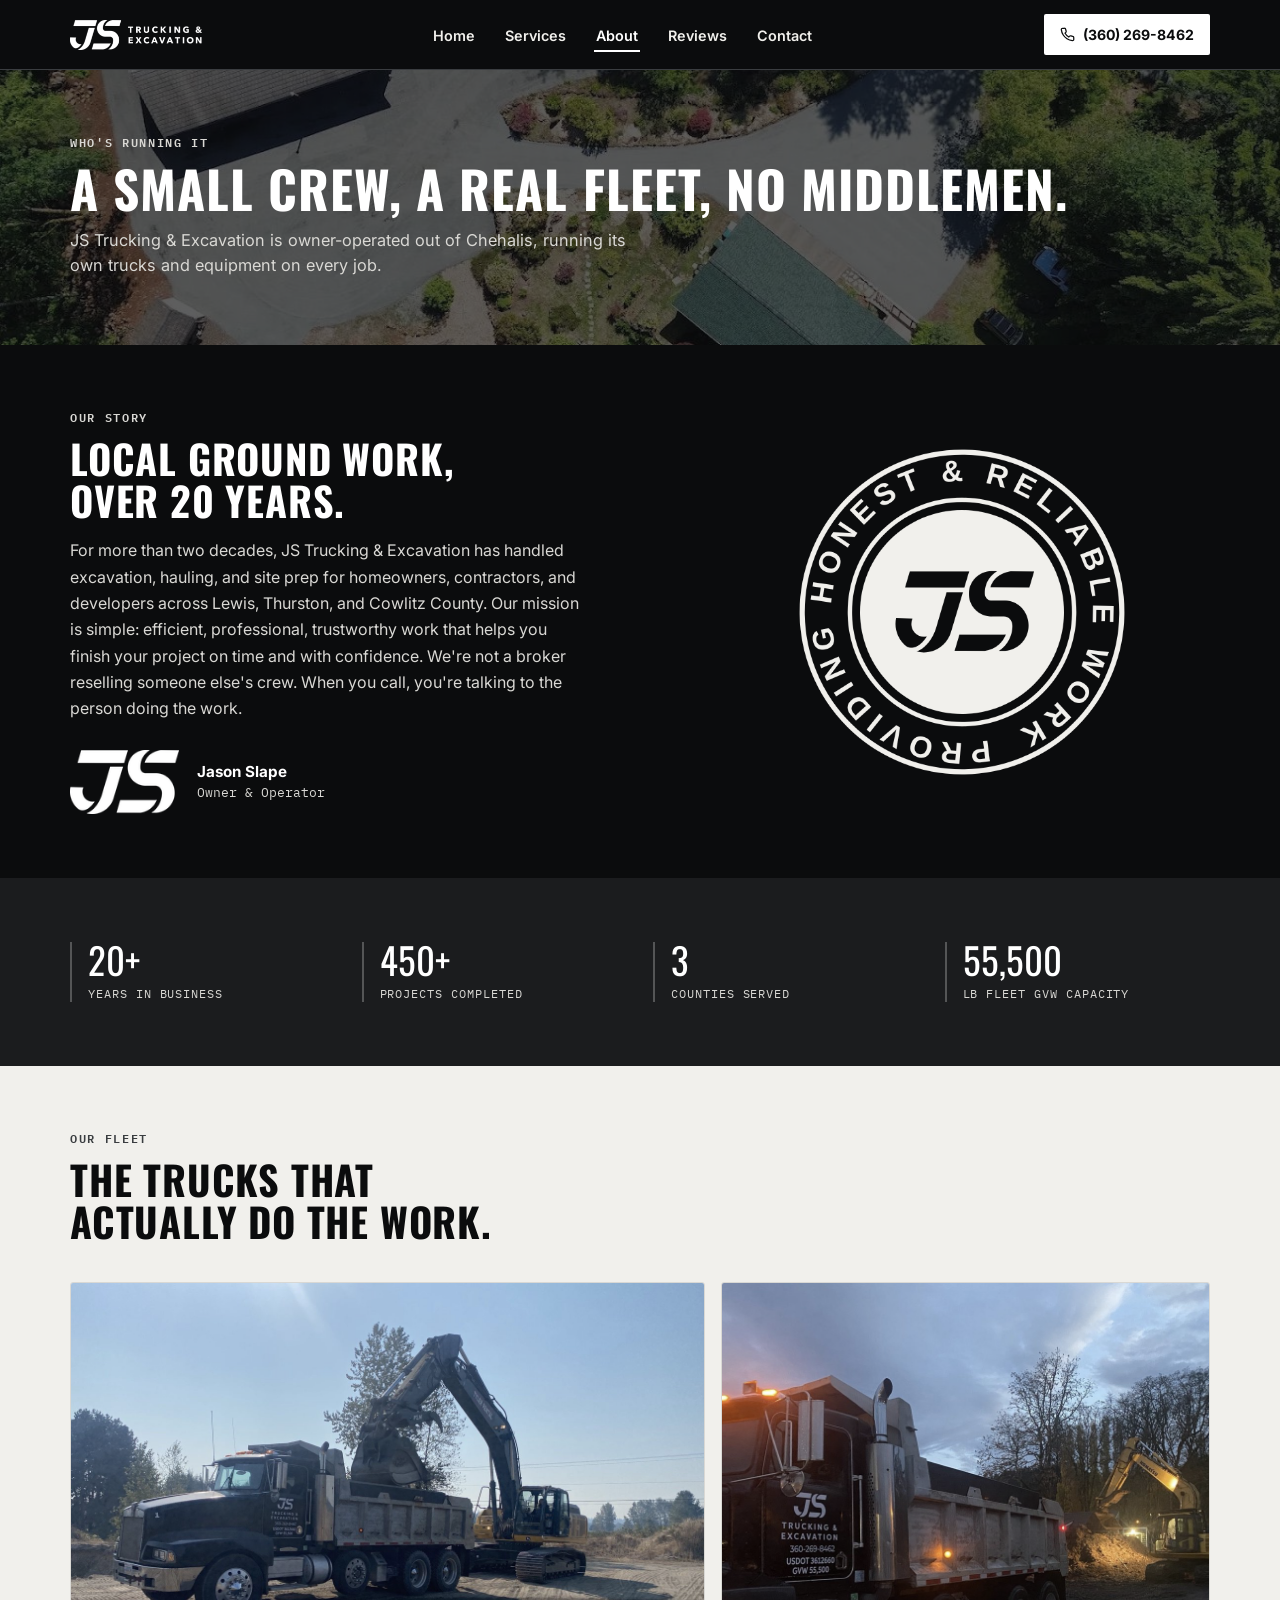
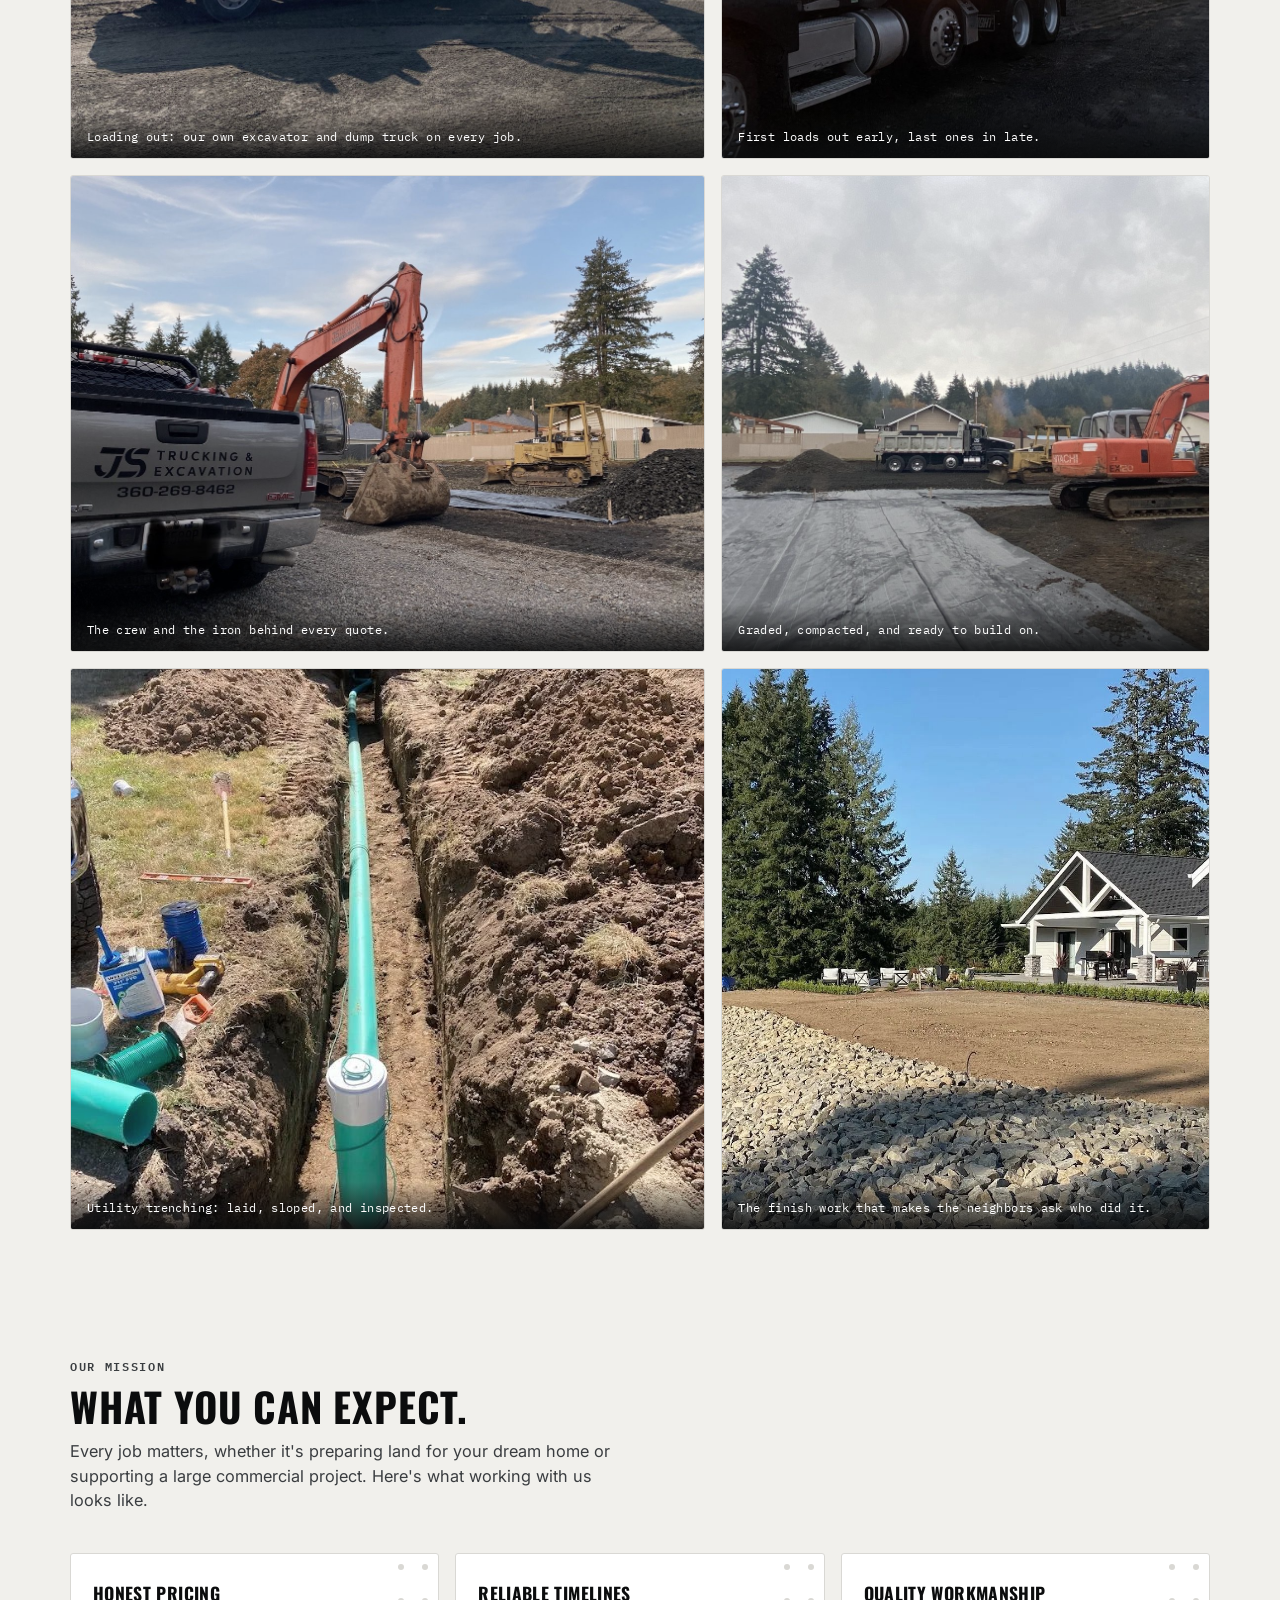
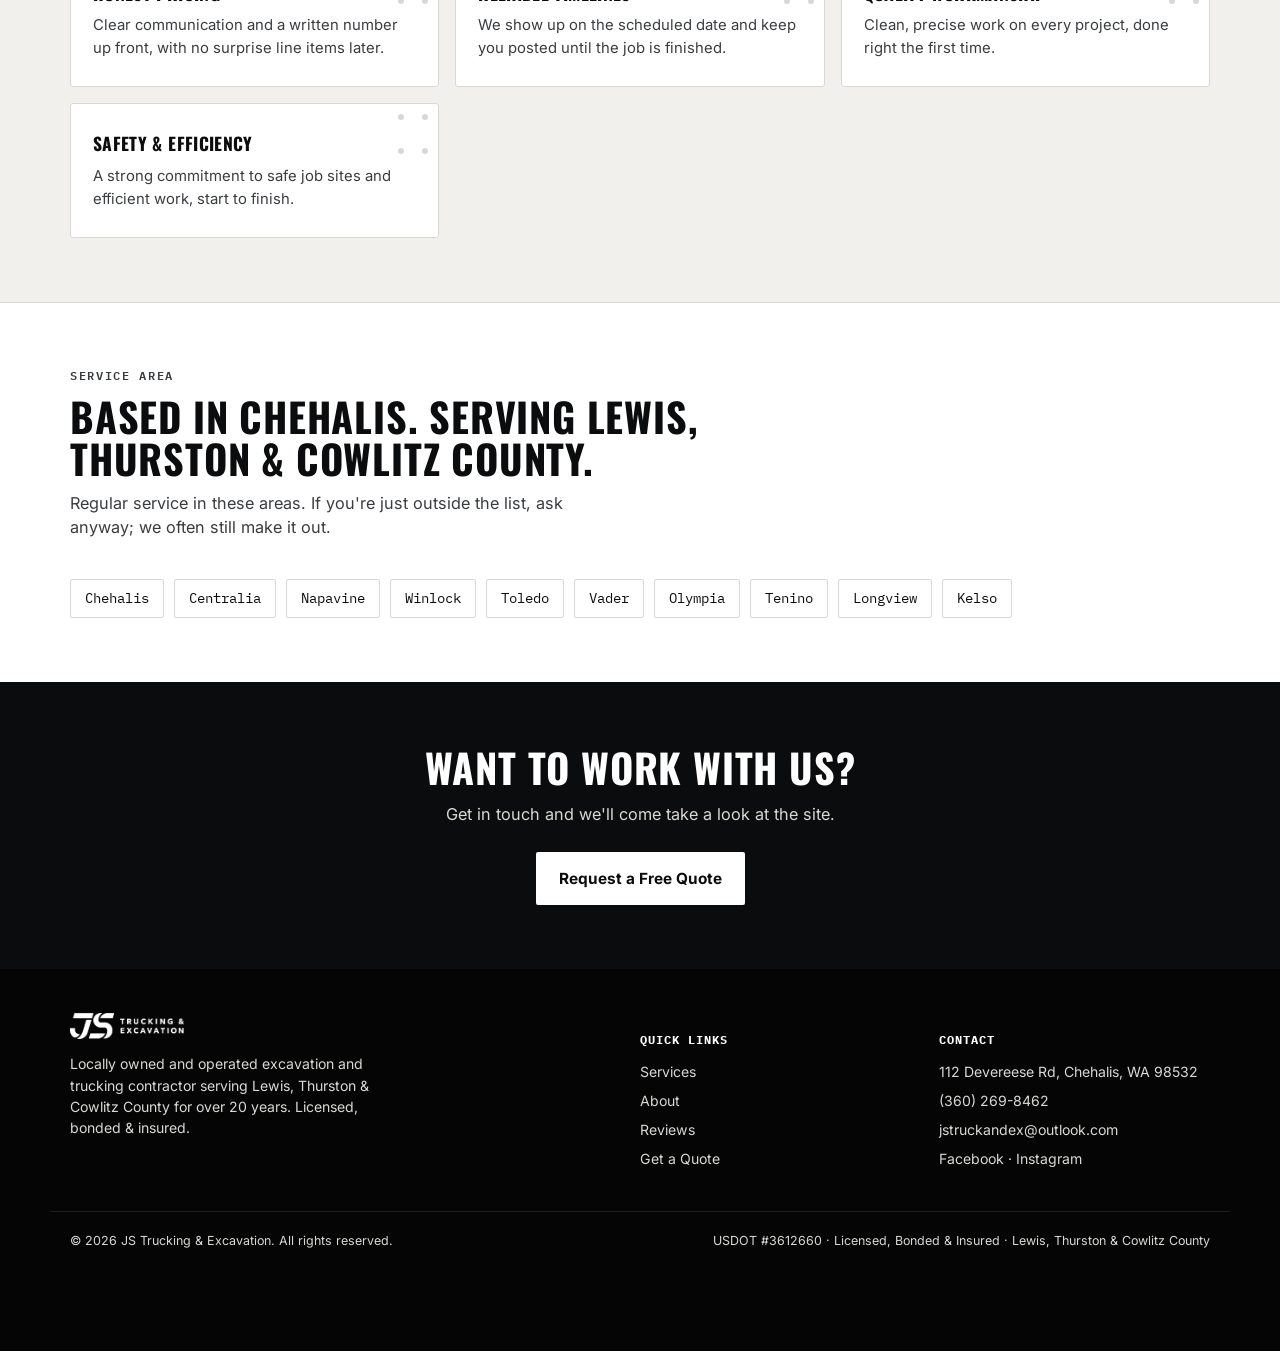
==== commit f8bbc787: "Rebuild honest-badge with even continuous circular type The old SVG set the seal text on three separ" ====
--- a/about.html
+++ b/about.html
@@ -87,7 +87,7 @@
         </div>
       </div>
       <div class="about-illustration">
-        <img src="assets/honest-badge.svg" alt="JS Trucking &amp; Excavation seal: Providing Honest and Reliable Work" width="340" height="340" loading="lazy">
+        <img src="assets/honest-badge.png" alt="JS Trucking &amp; Excavation seal: Providing Honest and Reliable Work" width="340" height="340" loading="lazy">
       </div>
     </div>
   </section>
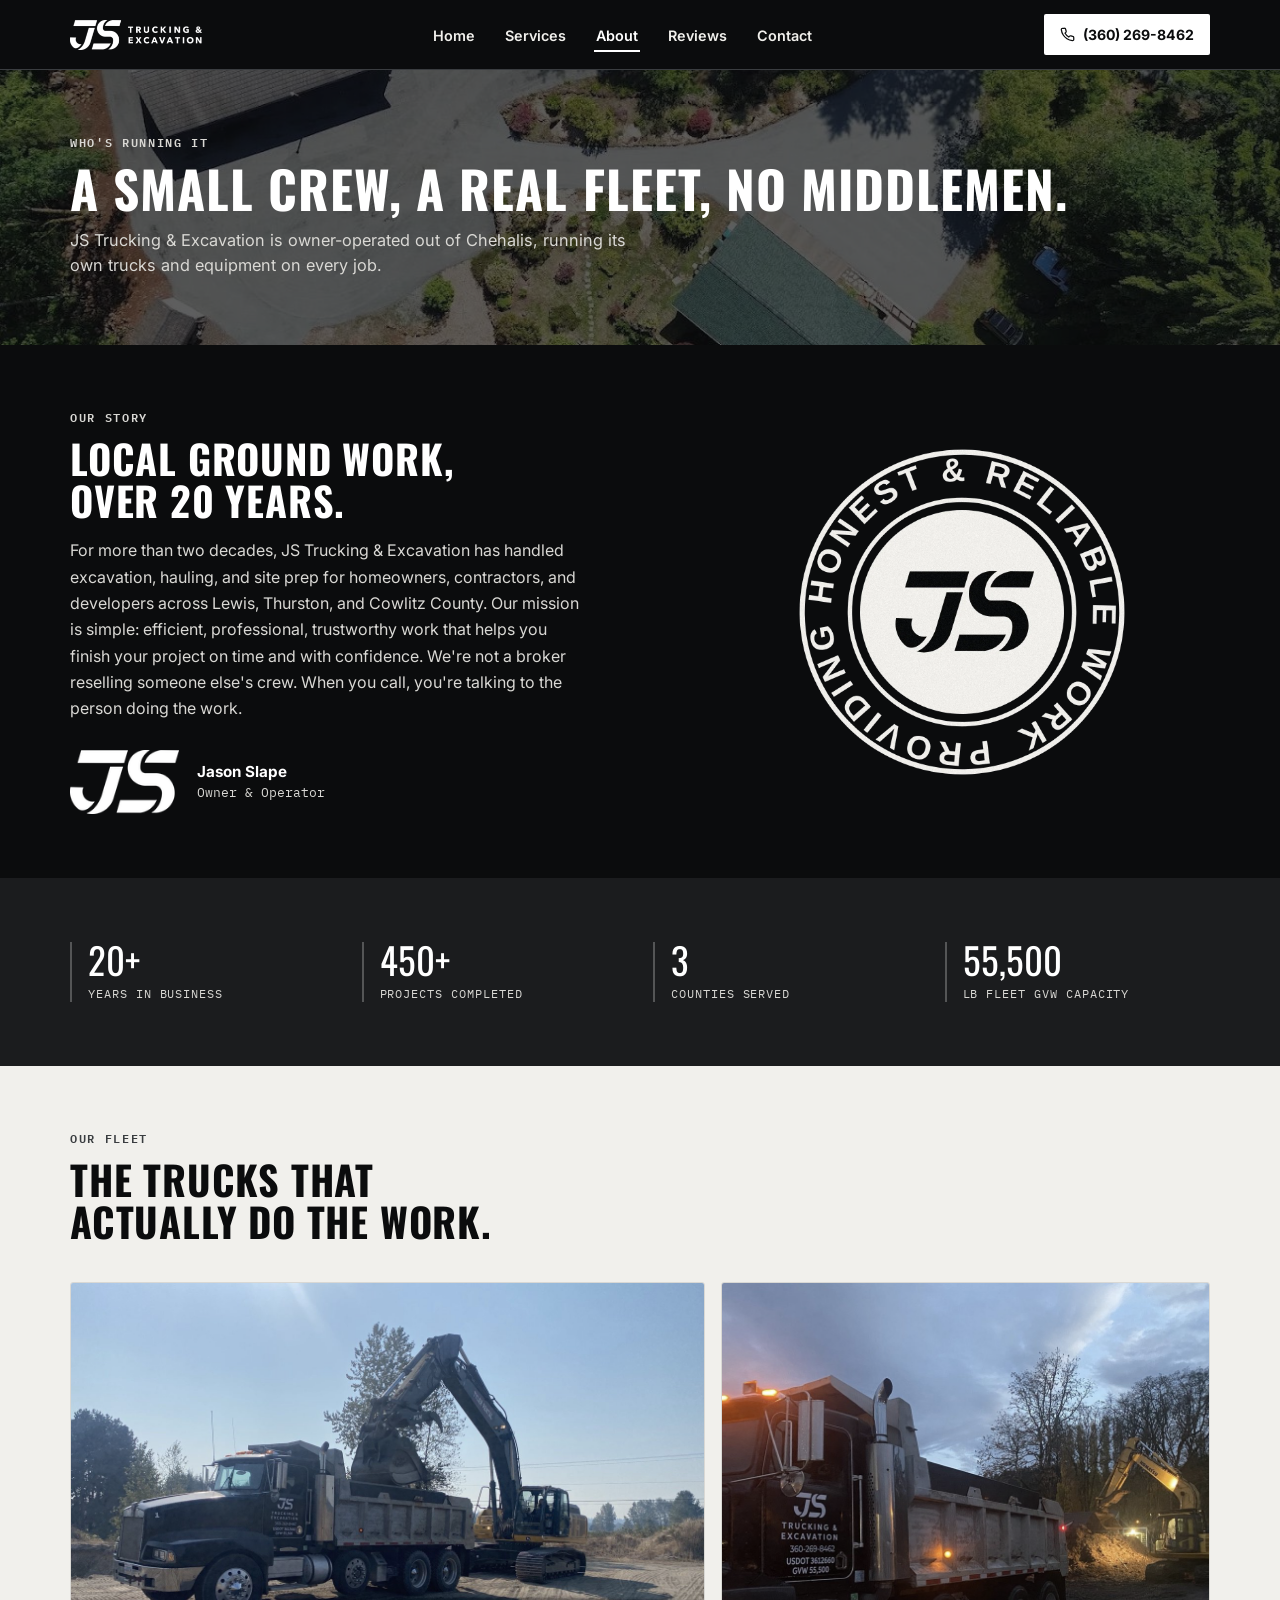
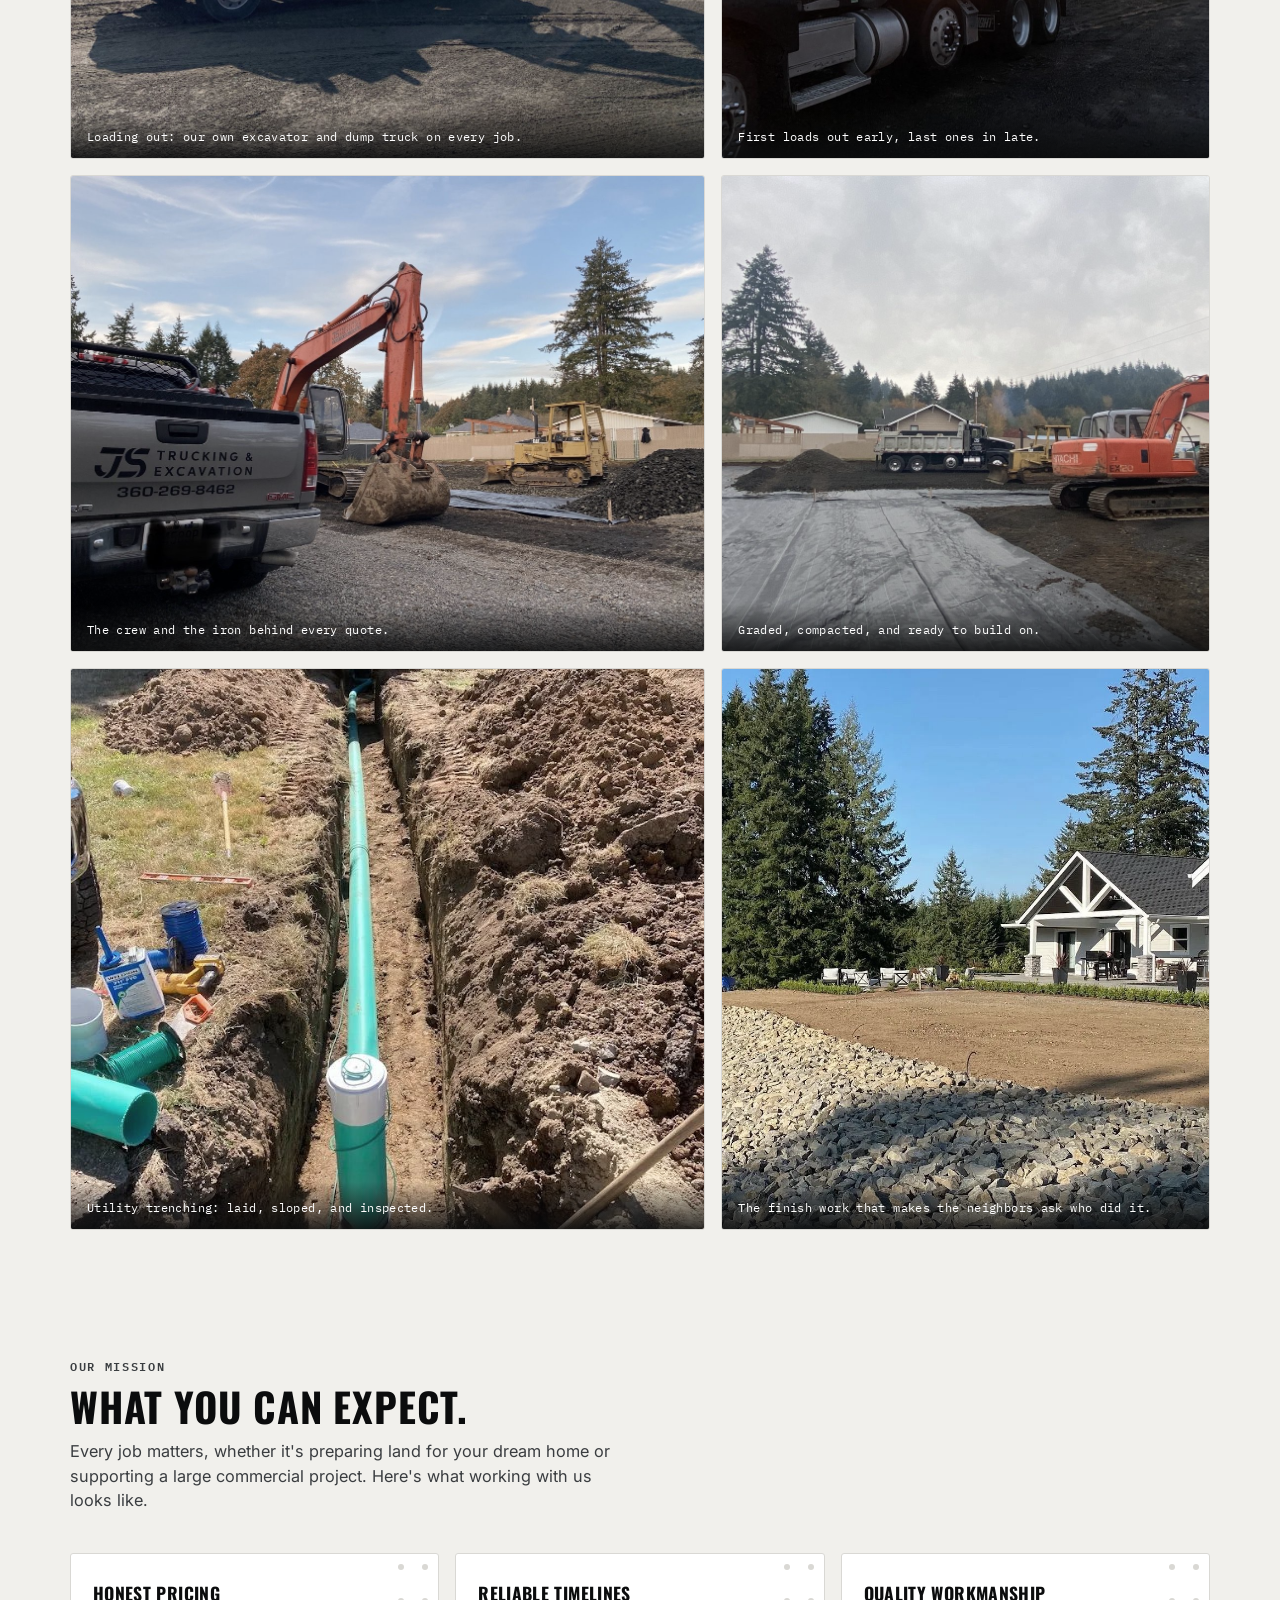
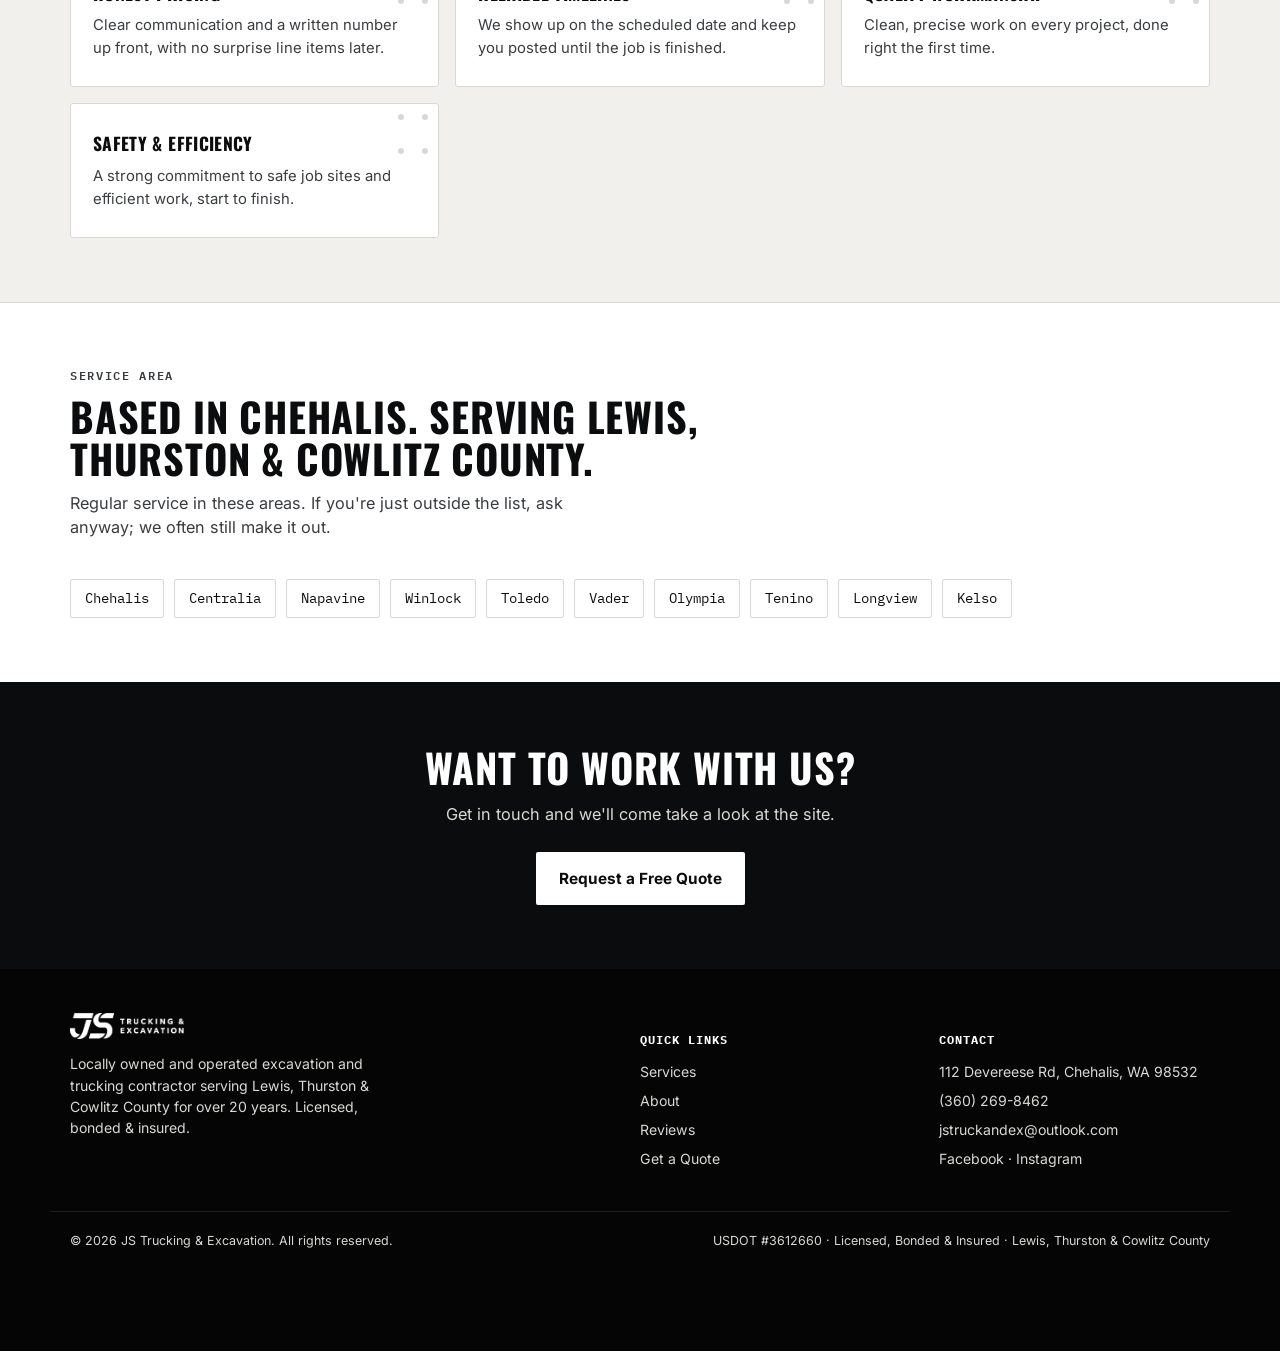
==== commit dcd504af: "Match honest-badge closer to original seal artwork Type enlarged to fill the ring channel, film grai" ====
--- a/about.html
+++ b/about.html
@@ -87,7 +87,7 @@
         </div>
       </div>
       <div class="about-illustration">
-        <img src="assets/honest-badge.png" alt="JS Trucking &amp; Excavation seal: Providing Honest and Reliable Work" width="340" height="340" loading="lazy">
+        <img src="assets/honest-badge.webp" alt="JS Trucking &amp; Excavation seal: Providing Honest and Reliable Work" width="340" height="340" loading="lazy">
       </div>
     </div>
   </section>
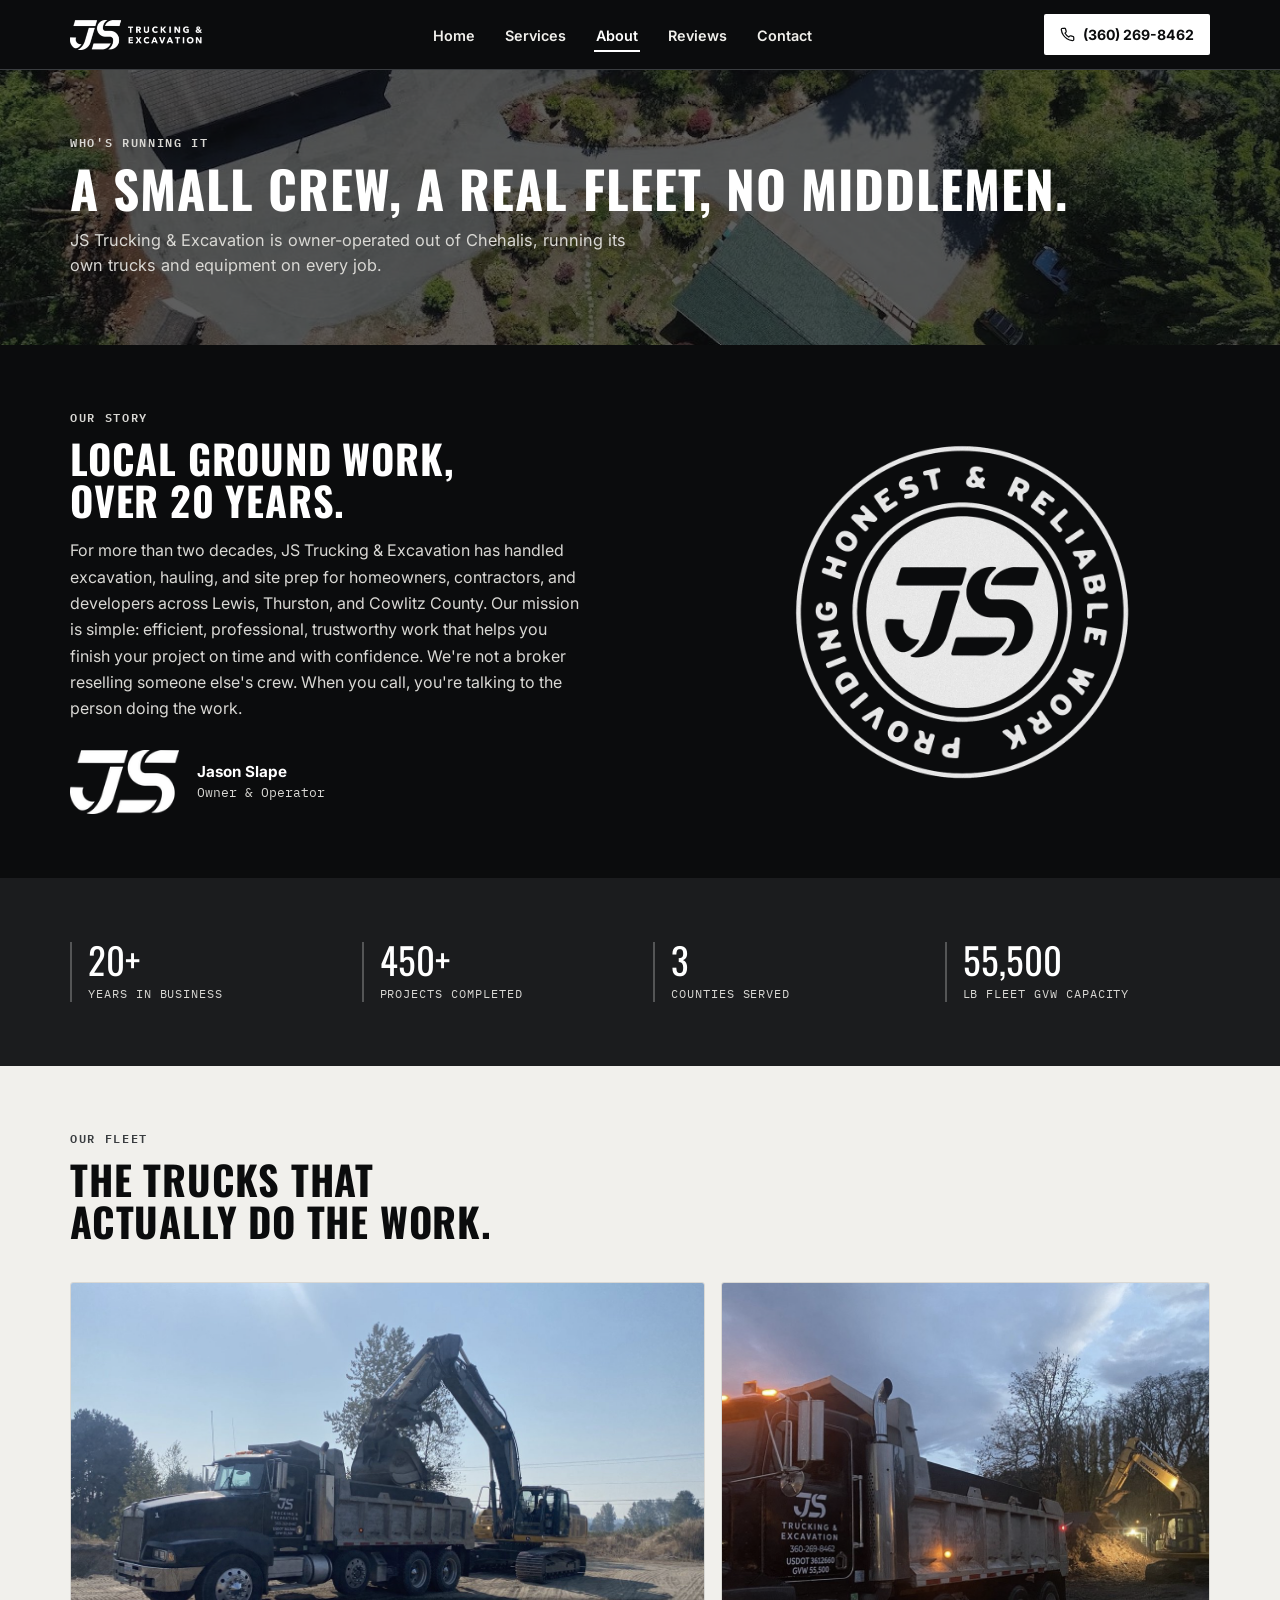
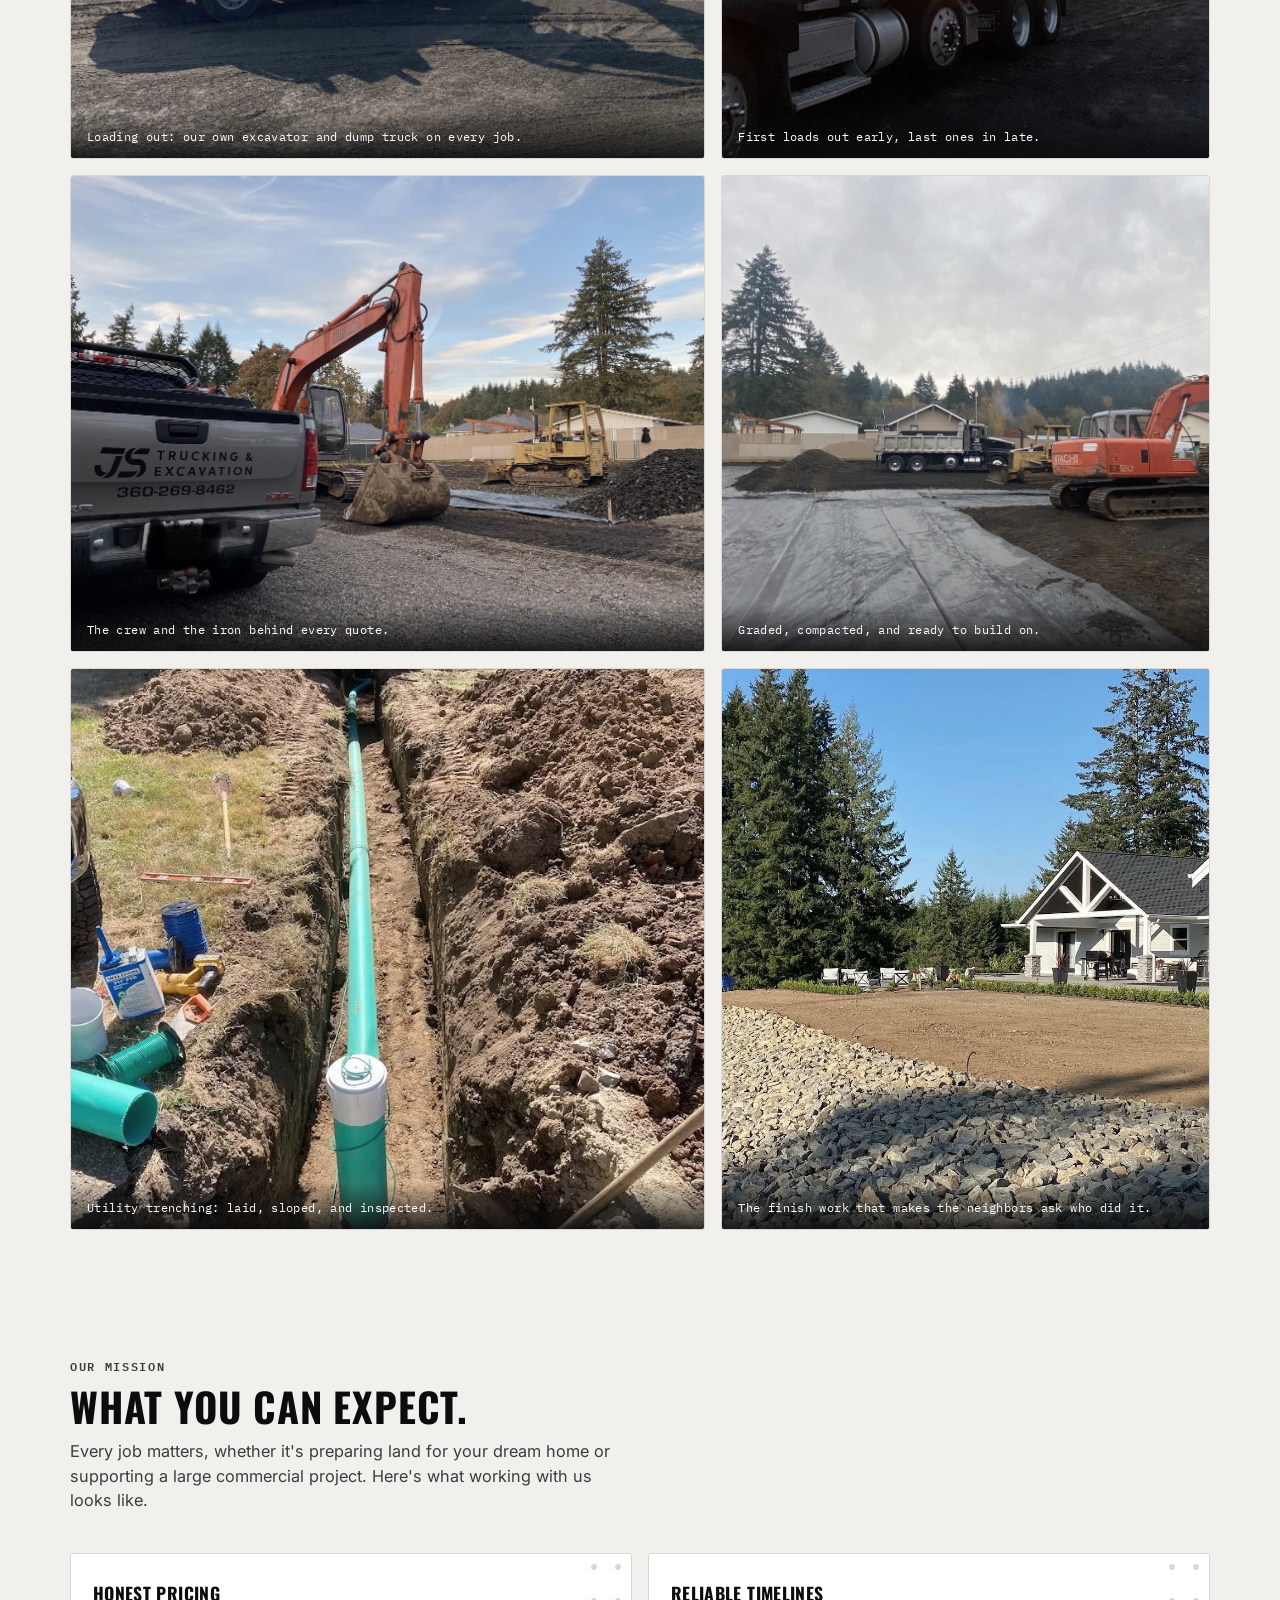
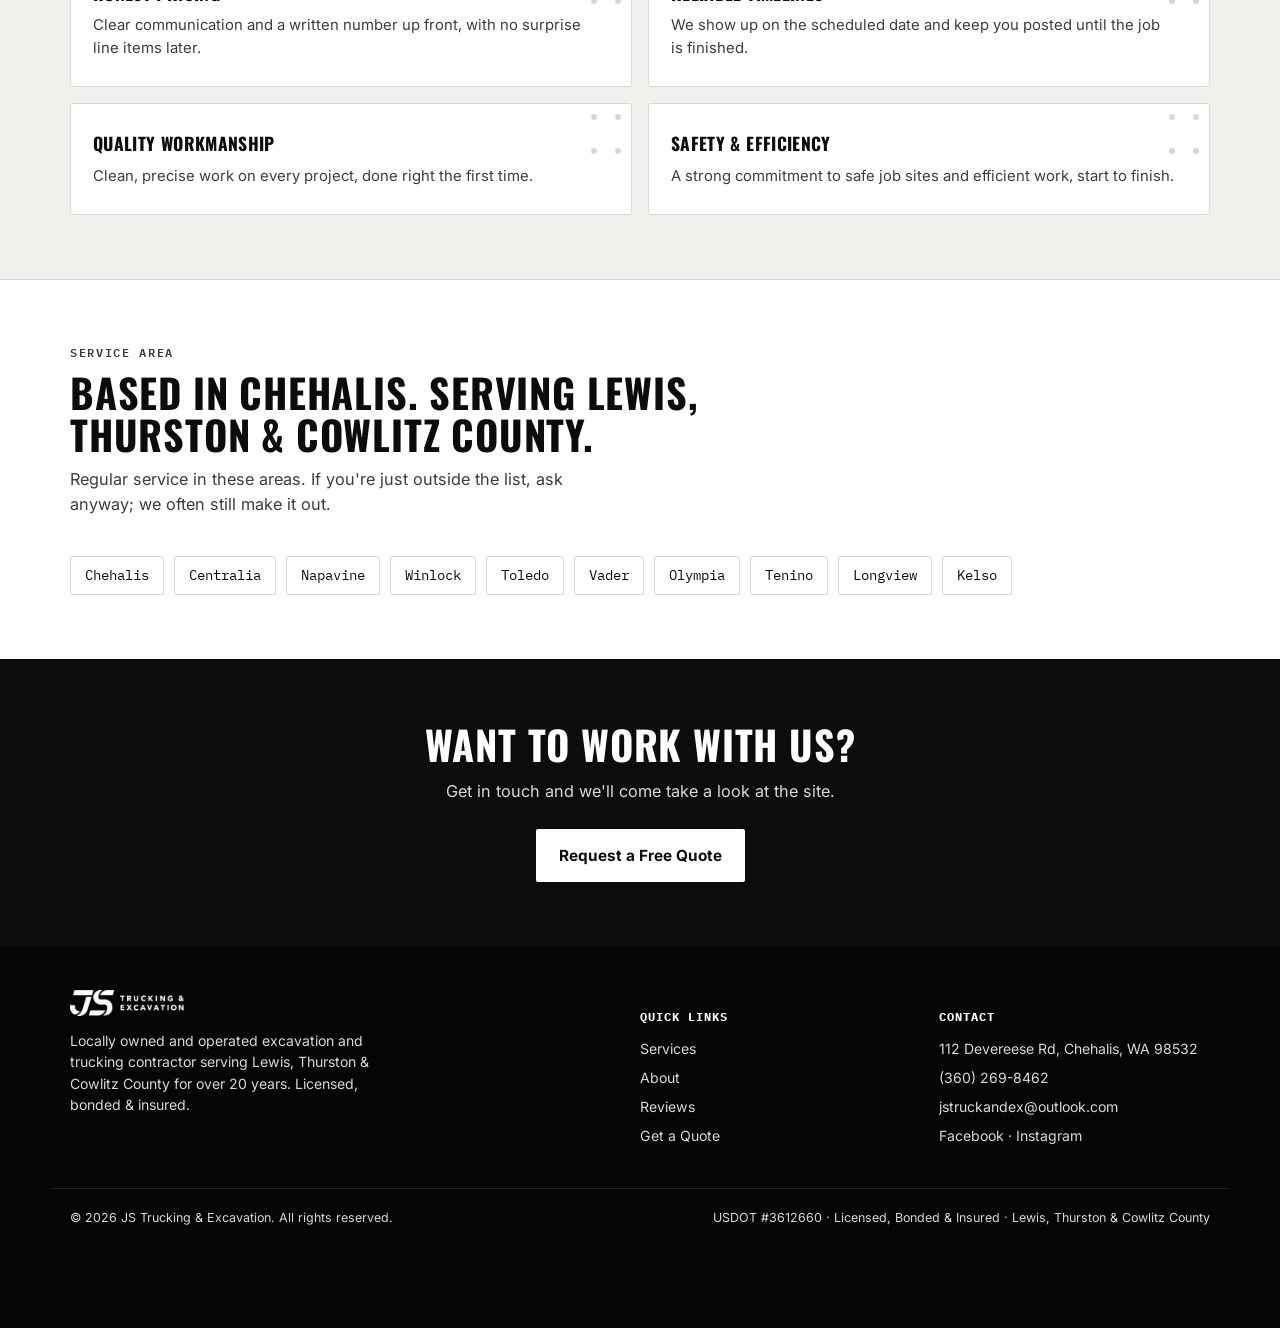
==== commit 1e172eb7: "Lay out What You Can Expect cards in a 2x2 grid Co-Authored-By: Claude Fable 5 <noreply@anthropic.co" ====
--- a/about.html
+++ b/about.html
@@ -145,7 +145,7 @@
         <h2 class="section-title">What you can expect.</h2>
         <p class="section-desc">Every job matters, whether it's preparing land for your dream home or supporting a large commercial project. Here's what working with us looks like.</p>
       </div>
-      <div class="services-grid">
+      <div class="services-grid two">
         <div class="plate">
           <h3>Honest Pricing</h3>
           <p>Clear communication and a written number up front, with no surprise line items later.</p>
--- a/styles.css
+++ b/styles.css
@@ -173,6 +173,7 @@
 .services-grid{display:grid; grid-template-columns:1fr; gap:16px;}
 @media (min-width:640px){ .services-grid{grid-template-columns:1fr 1fr;} }
 @media (min-width:980px){ .services-grid{grid-template-columns:repeat(3,1fr);} }
+@media (min-width:980px){ .services-grid.two{grid-template-columns:1fr 1fr;} }
 
 .plate{background:var(--white); border:1px solid var(--gray-light); border-radius:3px; padding:26px 22px; position:relative;}
 .plate::before{
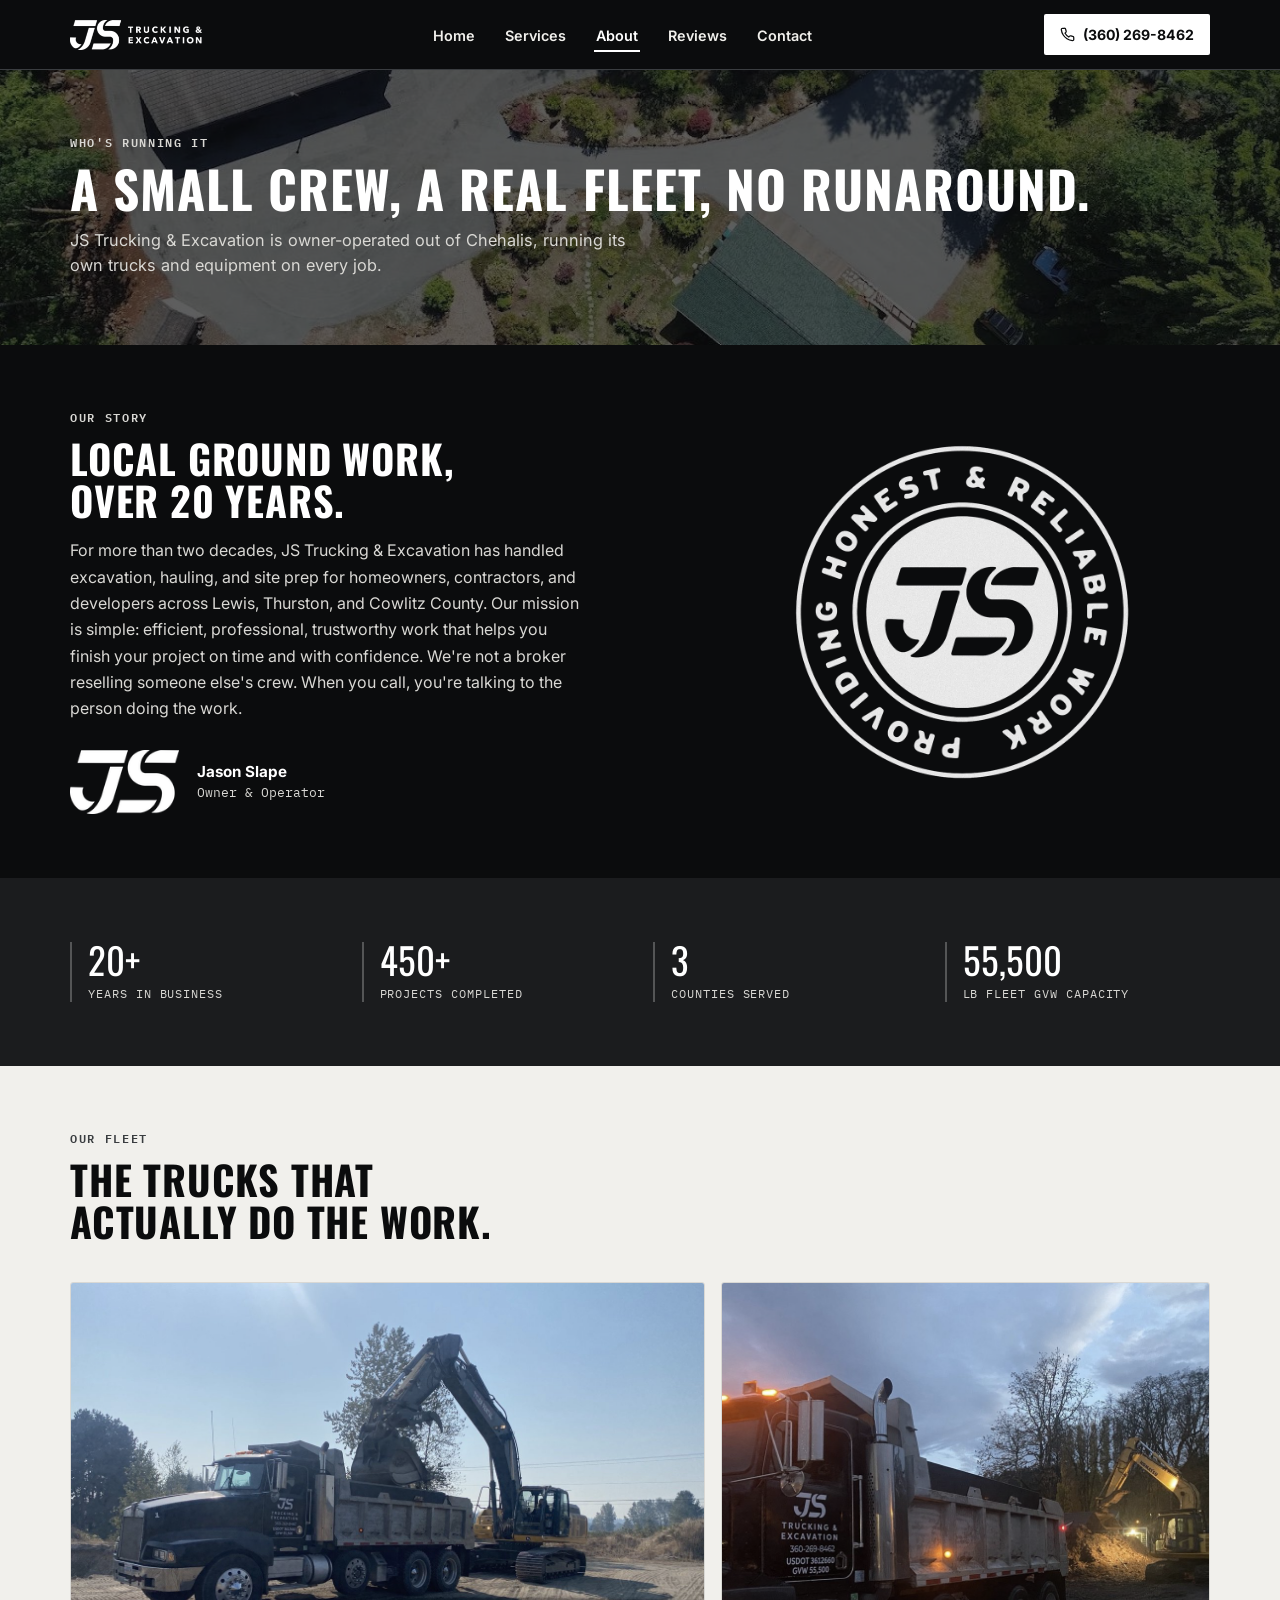
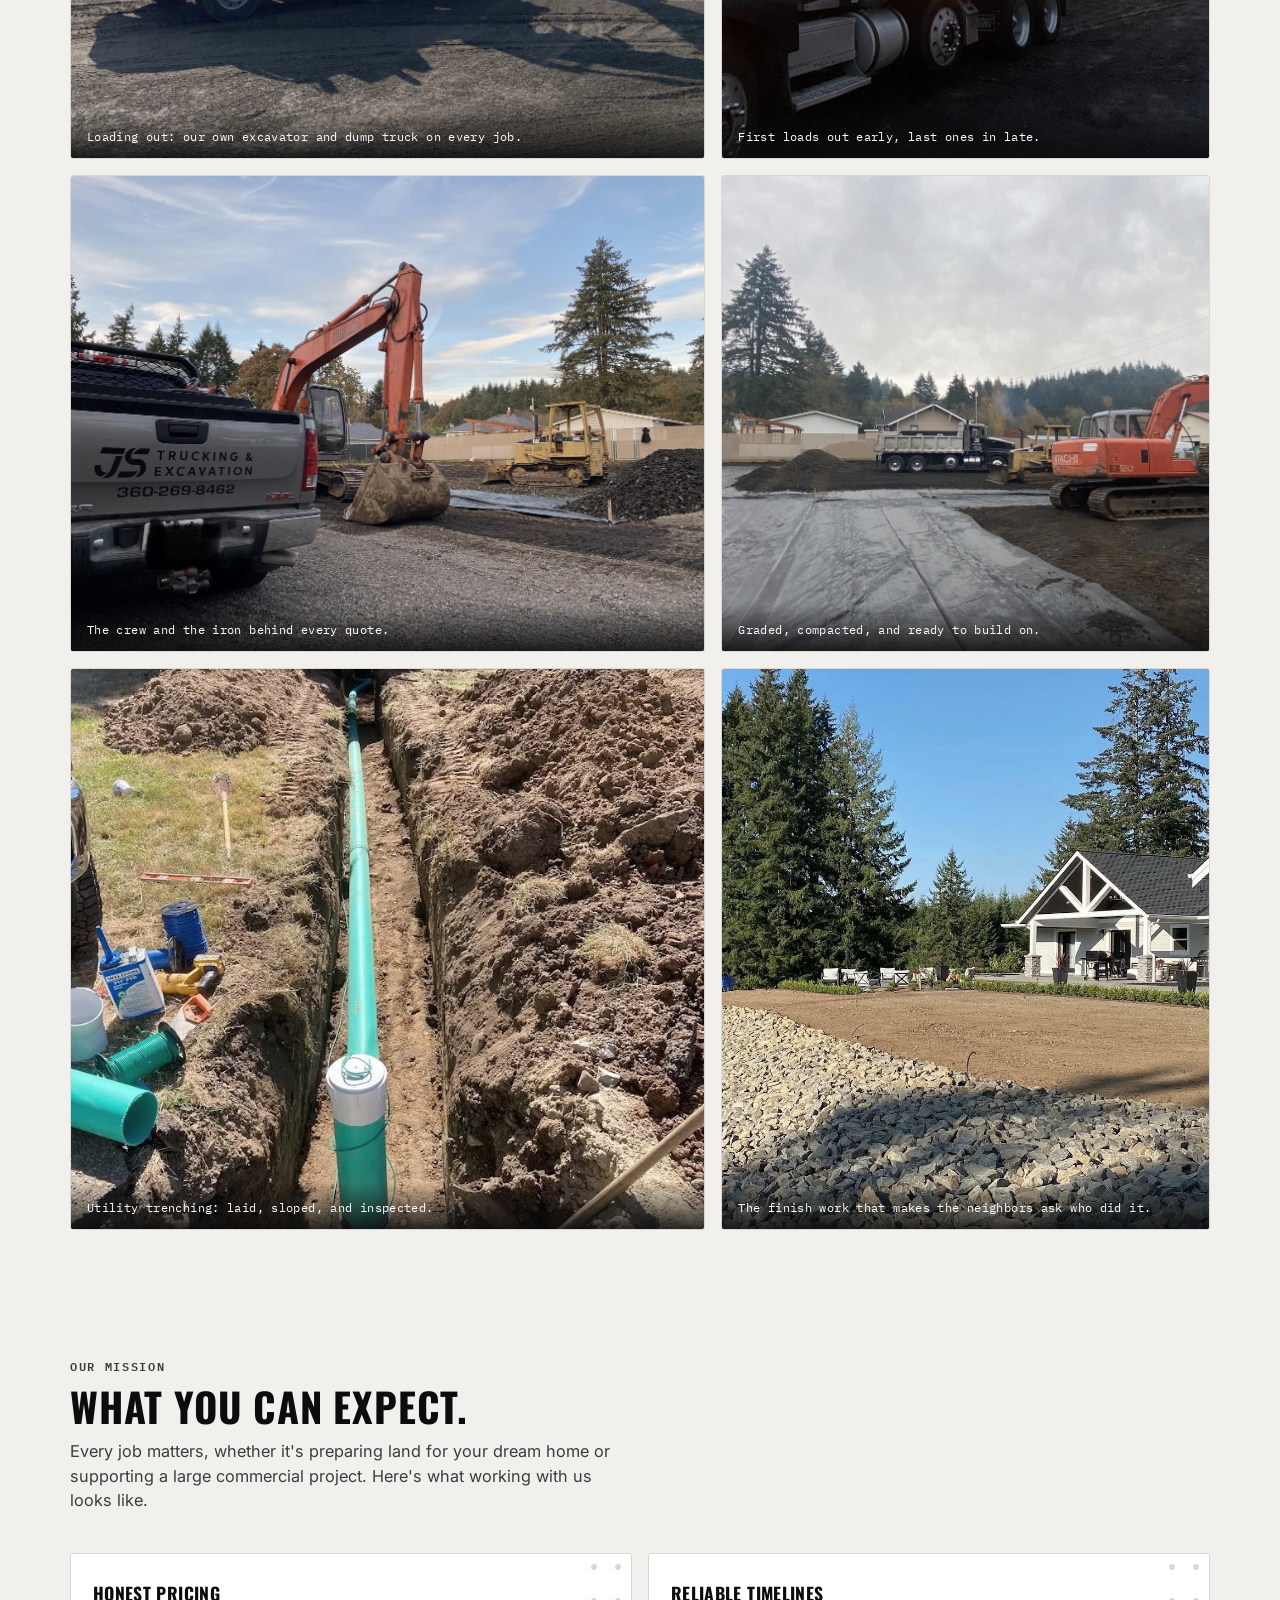
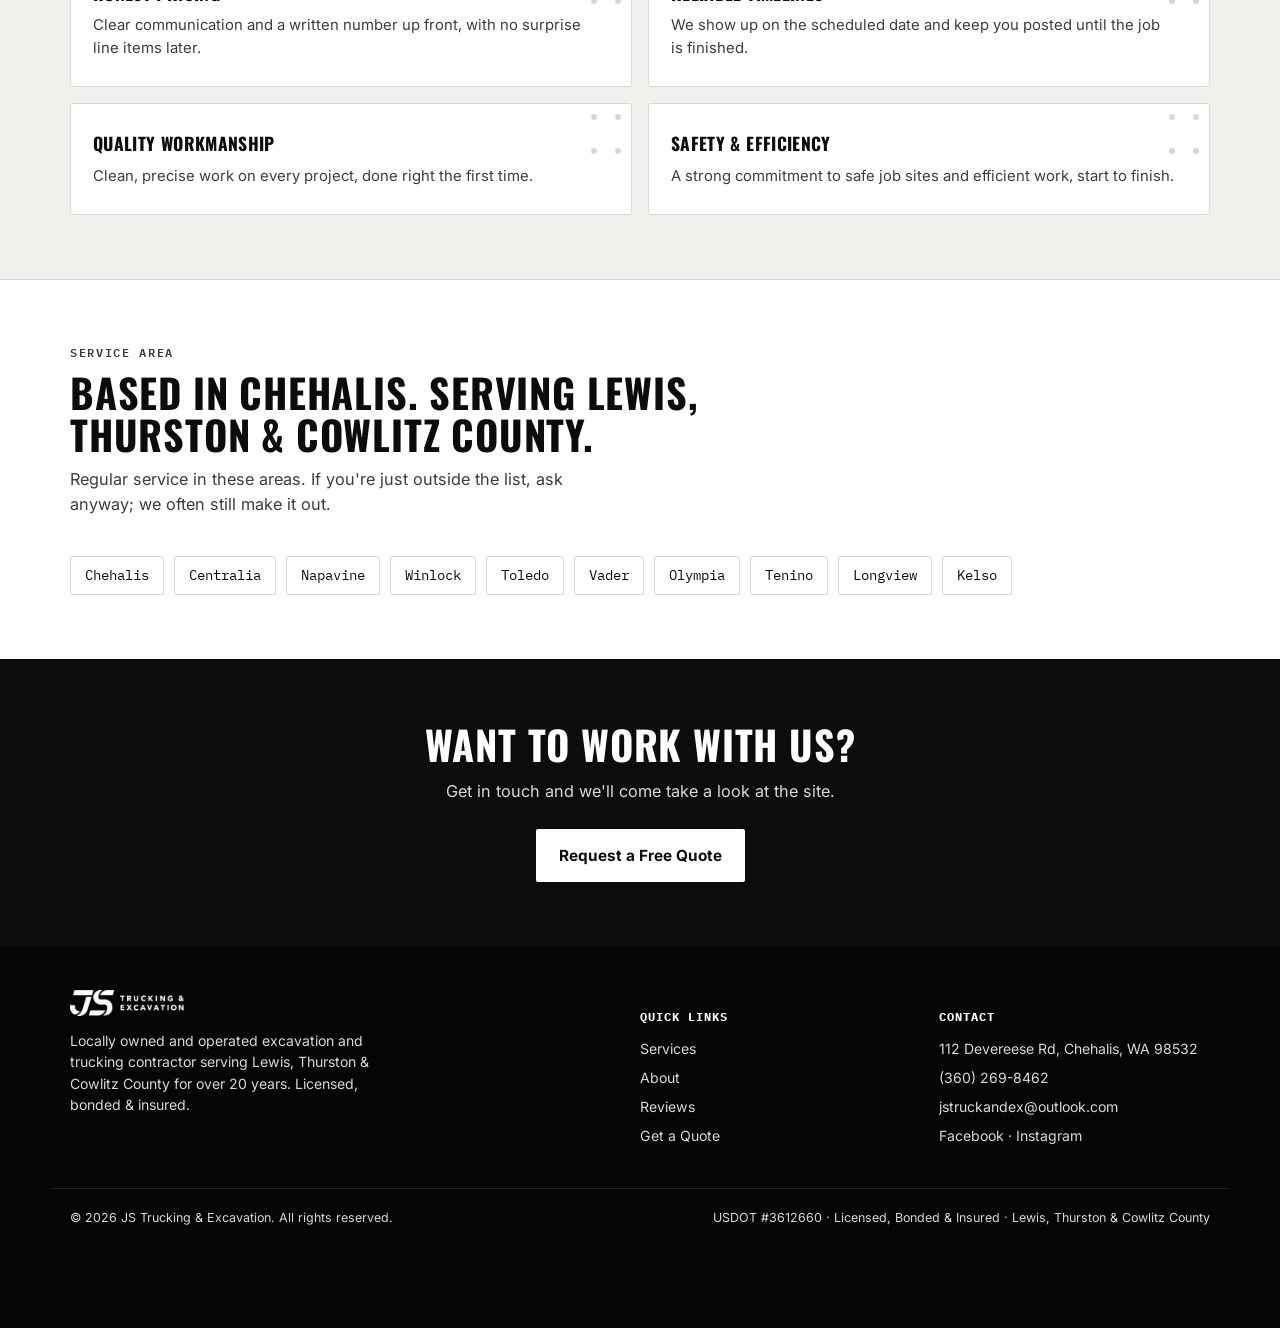
==== commit 2402236d: "Reword "middlemen", swap contact banner, trim reviews to six - "no middlemen" becomes "no runaround"" ====
--- a/about.html
+++ b/about.html
@@ -67,7 +67,7 @@
     <img class="banner-bg" src="assets/aerial-paved-drive.jpg" alt="" aria-hidden="true" width="1360" height="765">
     <div class="wrap">
       <span class="section-eyebrow">Who's Running It</span>
-      <h1>A small crew, a real fleet, no middlemen.</h1>
+      <h1>A small crew, a real fleet, no runaround.</h1>
       <p>JS Trucking &amp; Excavation is owner-operated out of Chehalis, running its own trucks and equipment on every job.</p>
     </div>
   </div>
--- a/styles.css
+++ b/styles.css
@@ -124,7 +124,7 @@
   background-image:linear-gradient(rgba(255,255,255,0.09) 1px, transparent 1px), linear-gradient(90deg, rgba(255,255,255,0.09) 1px, transparent 1px);
   background-size:44px 44px;
 }
-.hero-inner{position:relative; z-index:1; padding:72px 0 56px; width:100%;}
+.hero-inner{position:relative; z-index:1; padding-top:72px; padding-bottom:56px; width:100%;}
 @media (max-width:800px){ .hero-truck{width:70%; opacity:0.07; right:-10%;} }
 .eyebrow{
   font-family:var(--mono); font-size:0.76rem; letter-spacing:0.16em;
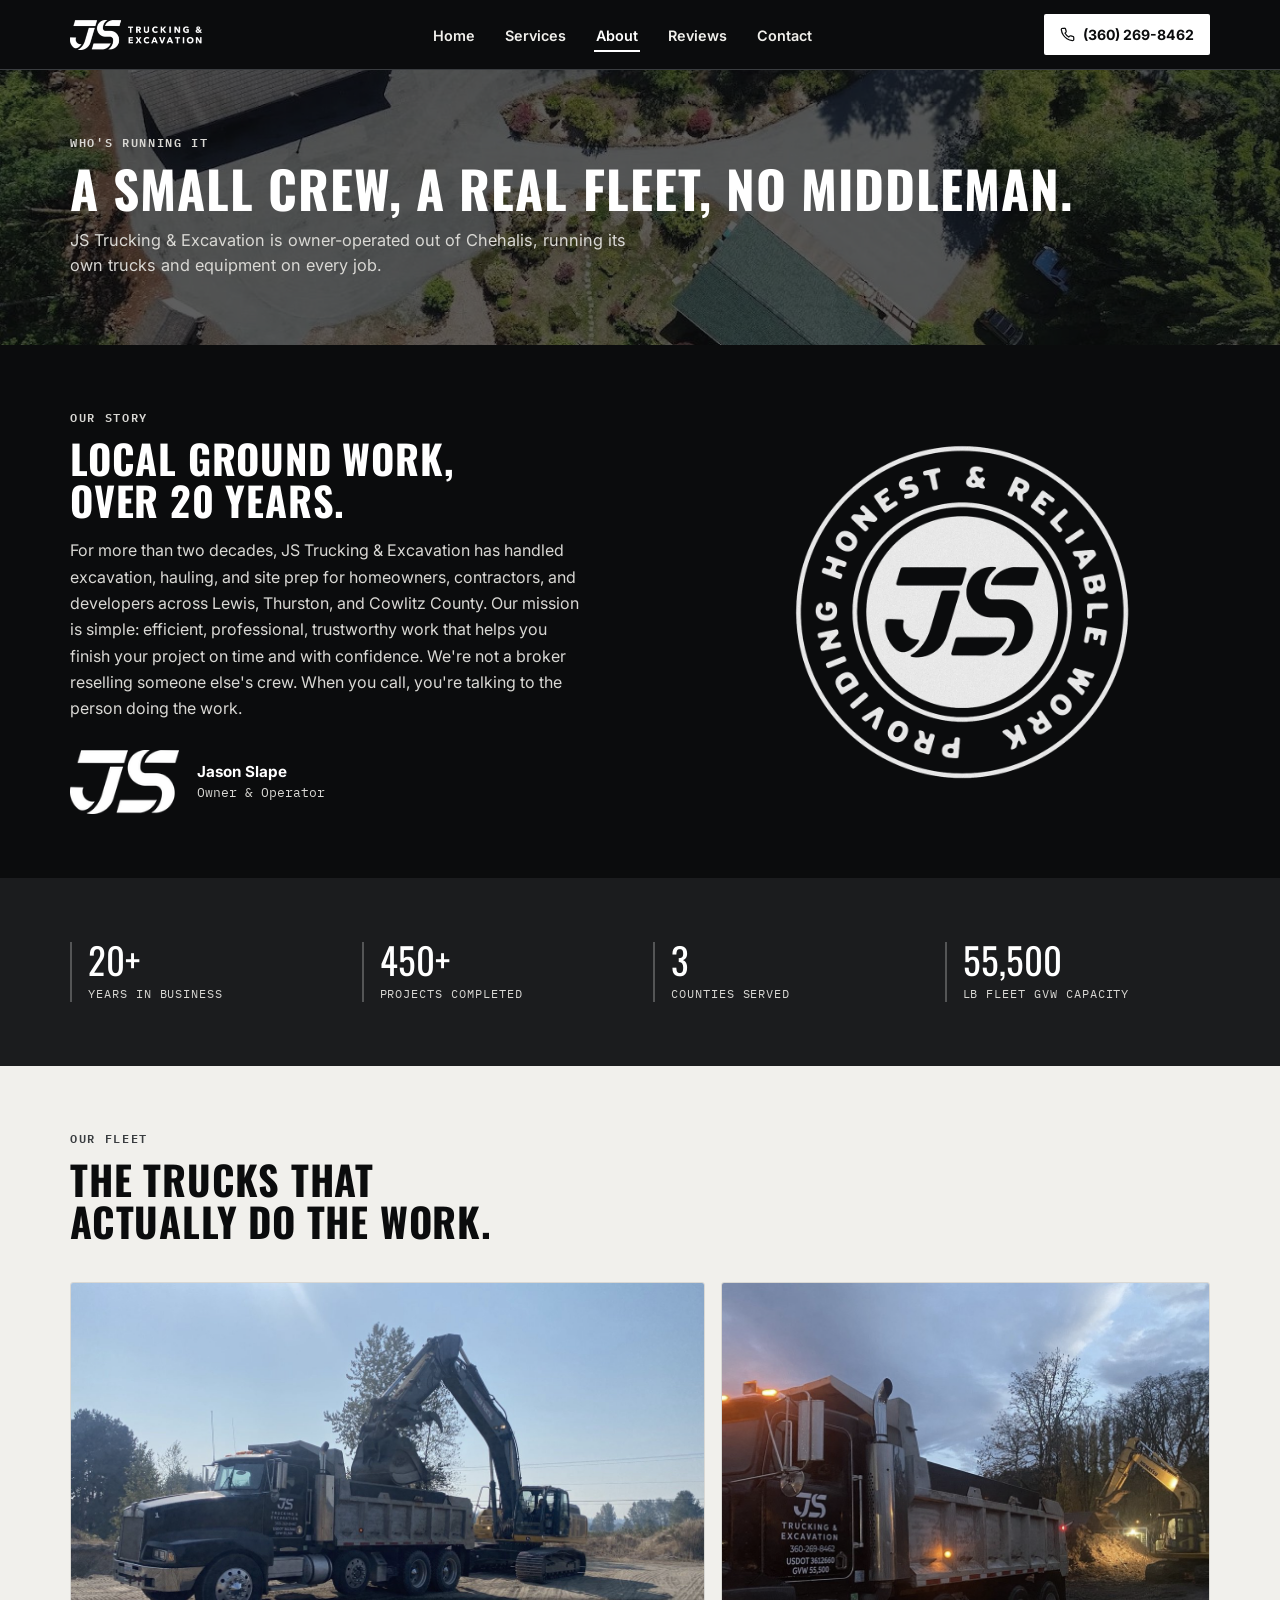
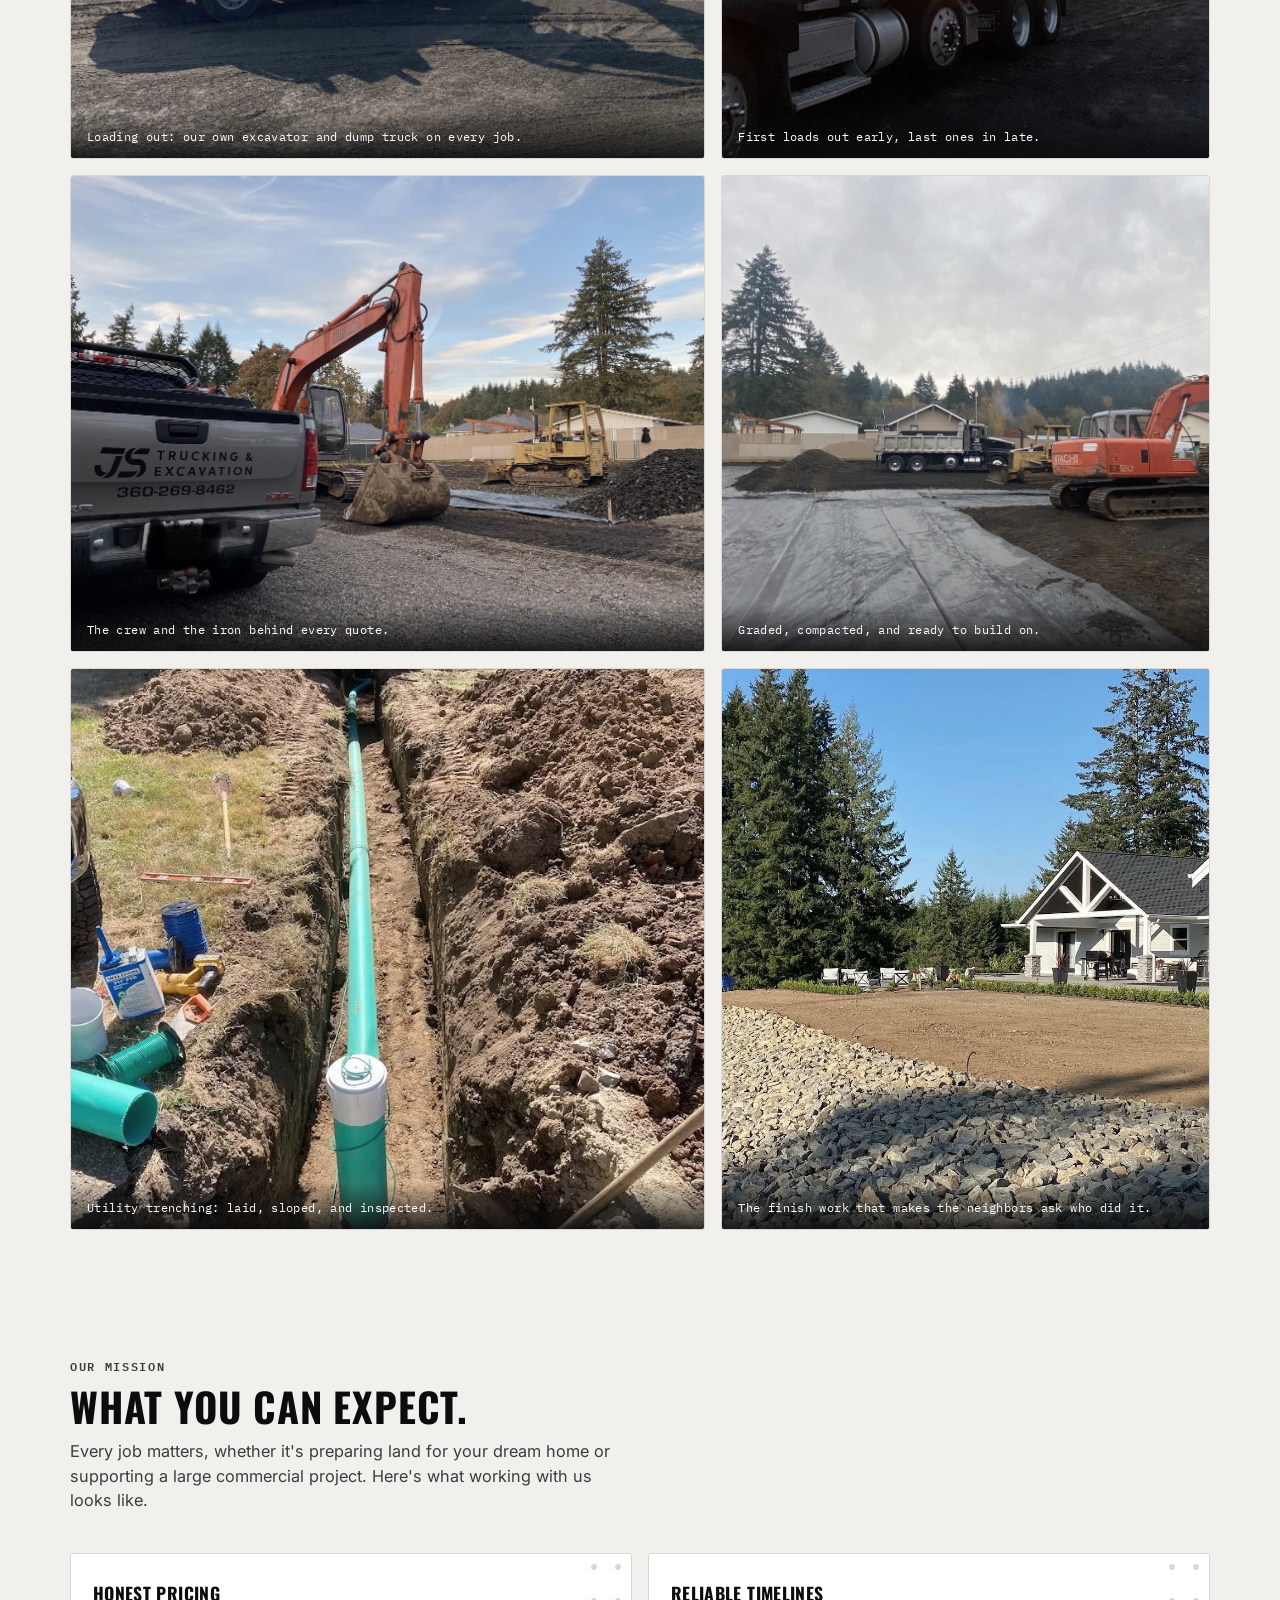
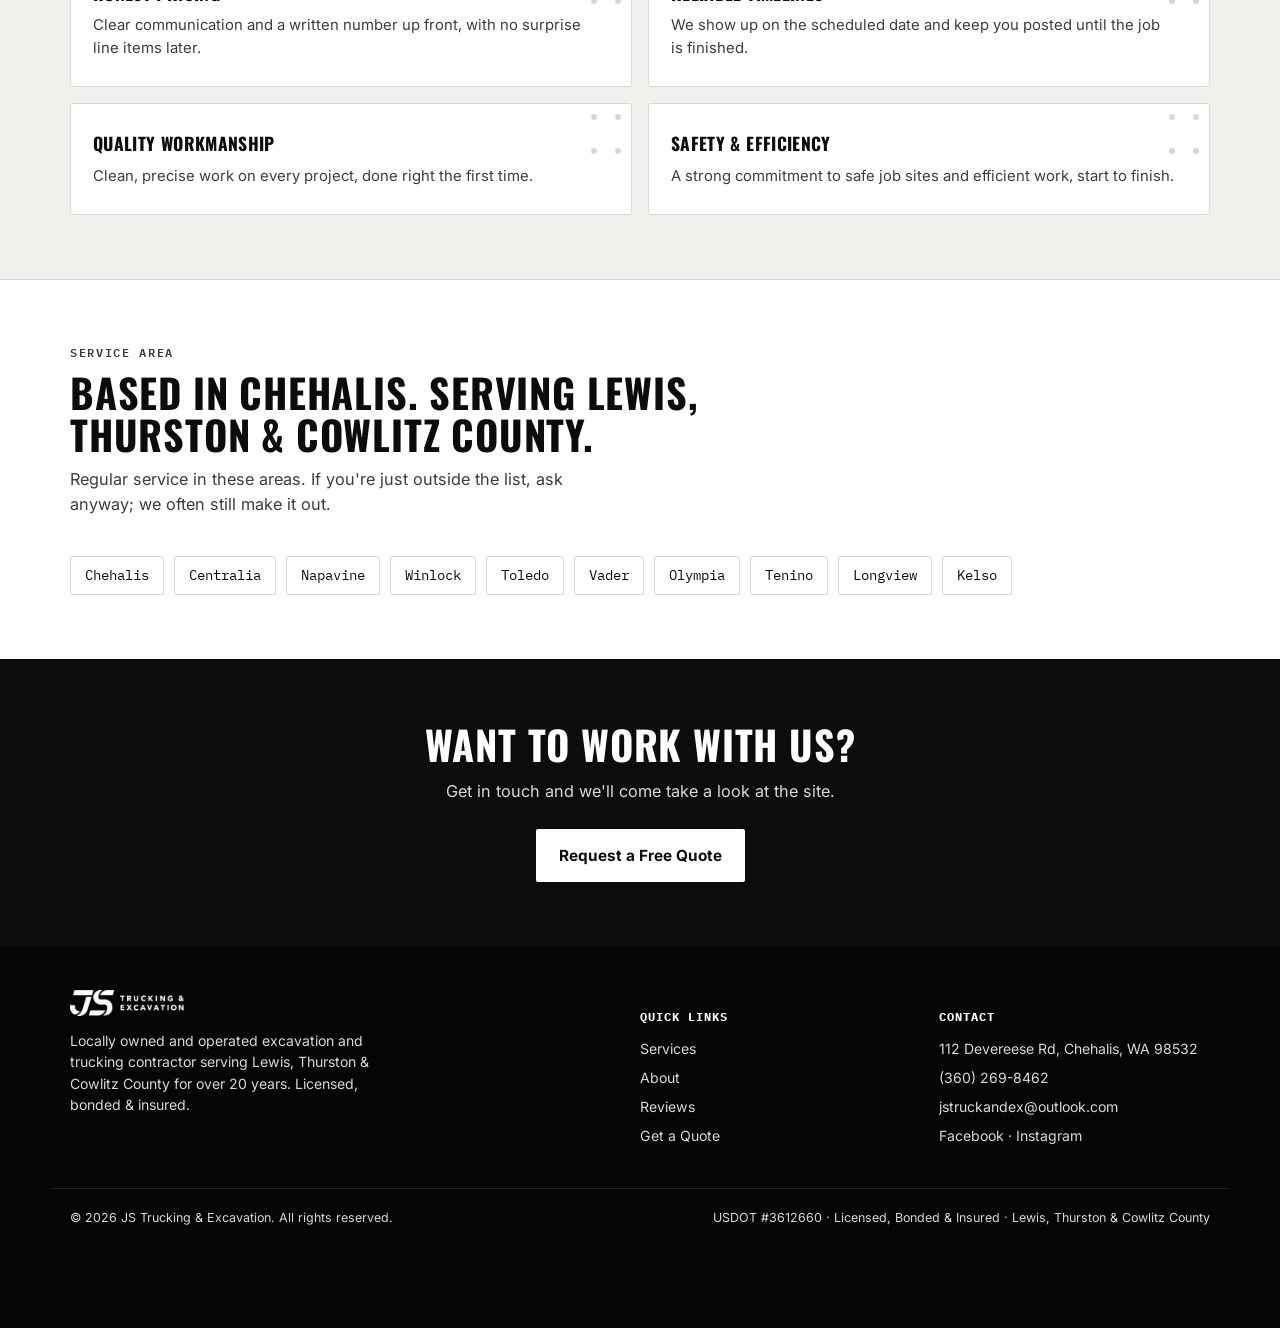
==== commit ae395ed0: "Use singular "no middleman" on home and about pages Co-Authored-By: Claude Opus 4.8 <noreply@anthrop" ====
--- a/about.html
+++ b/about.html
@@ -67,7 +67,7 @@
     <img class="banner-bg" src="assets/aerial-paved-drive.jpg" alt="" aria-hidden="true" width="1360" height="765">
     <div class="wrap">
       <span class="section-eyebrow">Who's Running It</span>
-      <h1>A small crew, a real fleet, no runaround.</h1>
+      <h1>A small crew, a real fleet, no middleman.</h1>
       <p>JS Trucking &amp; Excavation is owner-operated out of Chehalis, running its own trucks and equipment on every job.</p>
     </div>
   </div>
